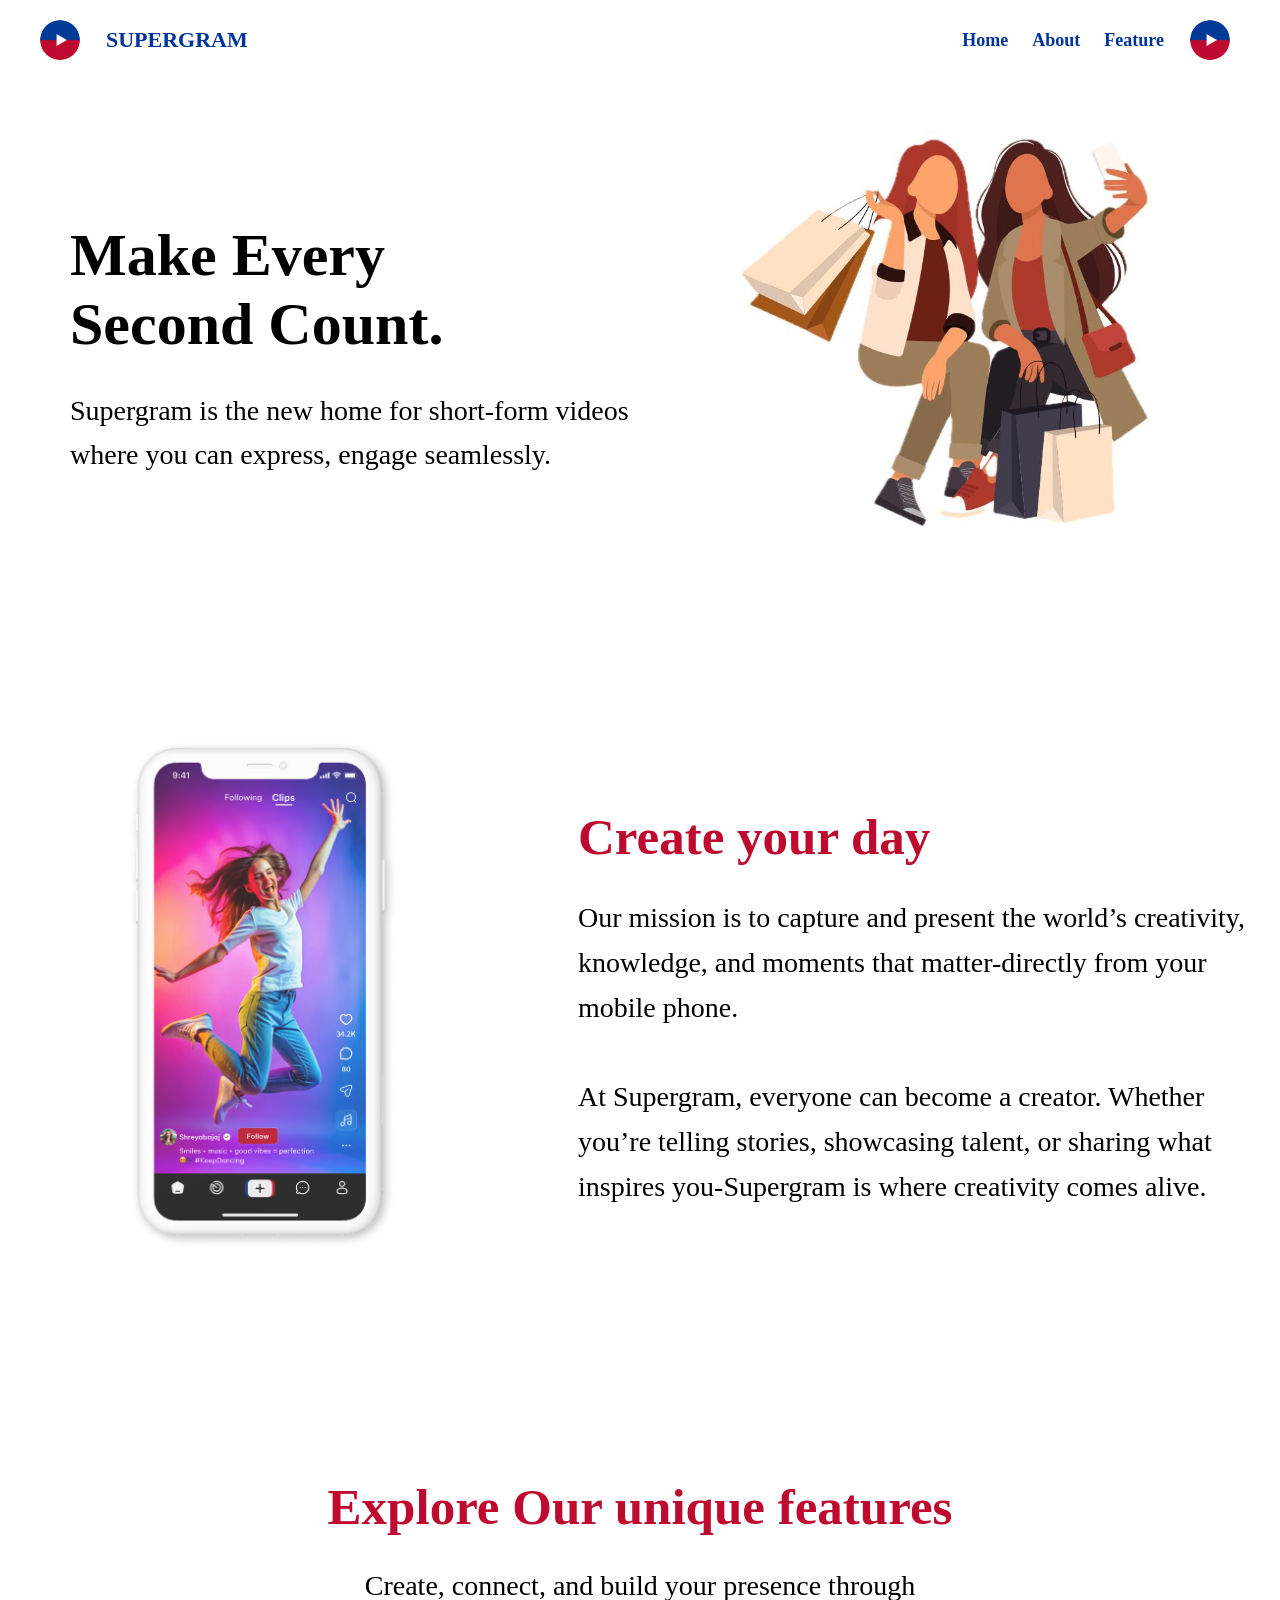
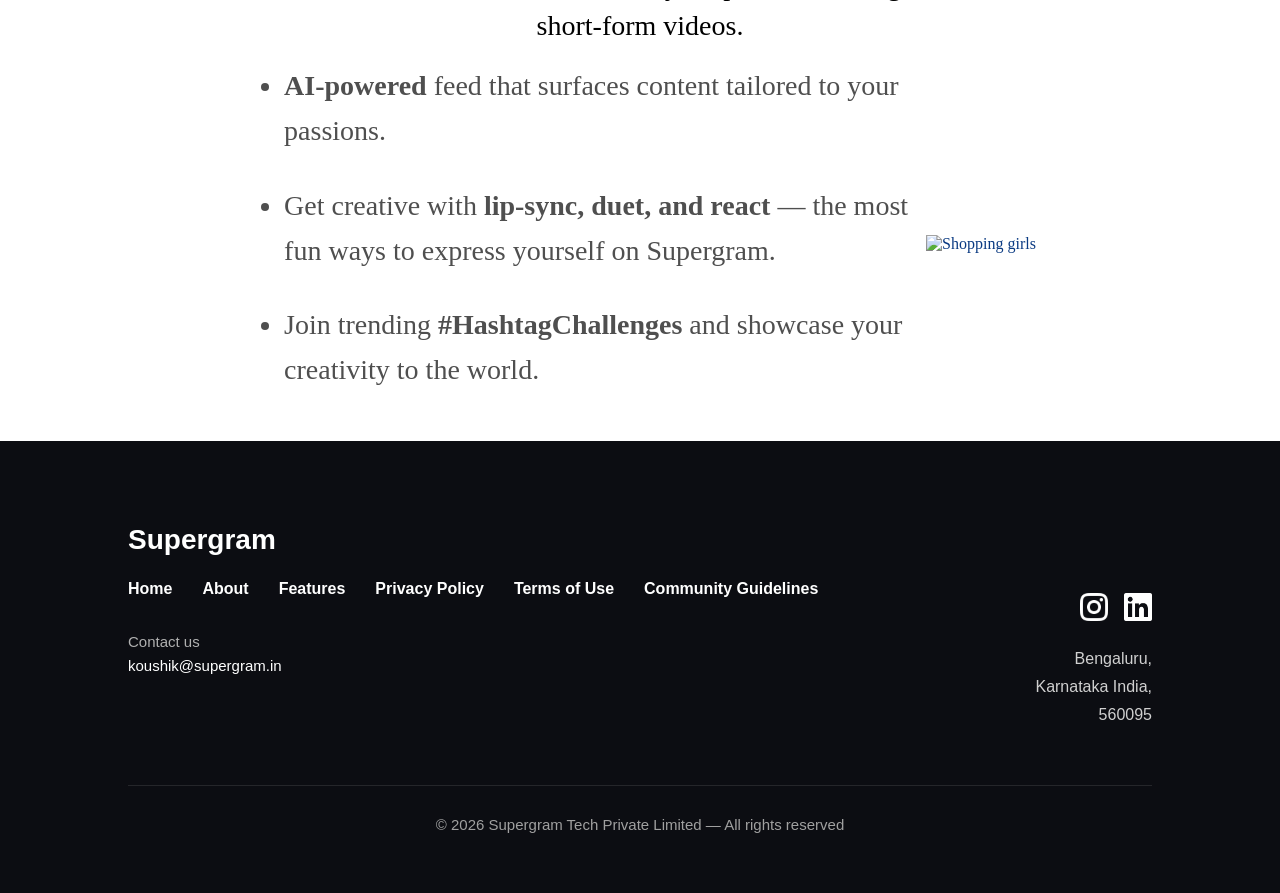
==== index.html @ edb4510e "Update index.html" ====
<!DOCTYPE html>
<html lang="en">
  <head>
    <meta charset="UTF-8" />
    <meta name="viewport" content="width=device-width, initial-scale=1.0" />
    <title>Supergram</title>

    <!-- NEW FAVICONS (root folder) -->
    <link rel="icon" type="image/png" sizes="32x32" href="/favicon-32x32.png">
    <link rel="icon" type="image/png" sizes="192x192" href="/favicon-192x192.png">
    <link rel="apple-touch-icon" href="/apple-touch-icon.png">
    <link rel="shortcut icon" href="/favicon.ico">

    <!-- GOOGLE LOGO STRUCTURED DATA -->
    <script type="application/ld+json">
    {
      "@context": "https://schema.org",
      "@type": "Organization",
      "name": "Supergram",
      "url": "https://supergram.in",
      "logo": "https://supergram.in/favicon-192x192.png"
    }
    </script>

    <style>
      /* YOUR ENTIRE CSS BELOW (unchanged) */

      body {
        margin: 0;
        font-family: "Georgia", serif;
        background: #fff;
        color: #0a3a82;
      }
      .header {
        position: absolute;
        top: 20px;
        left: 30px;
        display: flex;
        align-items: center;
        justify-items: center;
        font-weight: bold;
        font-size: 20px;
      }
      .logo {
        width: 40px;
        height: 40px;
        margin-right: 10px;
        border-radius: 50%;
        position: relative;
      }
      .logoTitle {
        height: 20px;
        width: "100%";
        margin-right: 10px;
        position: relative;
      }
      .logo::before {
        content: "";
        position: absolute;
        top: 50%;
        left: 50%;
        transform: translate(-40%, -50%);
        width: 0;
        height: 0;
        border-top: 8px solid transparent;
        border-bottom: 8px solid transparent;
        border-left: 14px solid white;
      }

      /* hero section */
      .hero {
        height: 80vh;
        display: flex;
        flex-direction: column;
        justify-content: center;
        align-items: center;
        text-align: center;
      }
      .hero h1 {
        font-size: 60px;
        margin-bottom: 50px;
      }
      .hero p {
        font-size: 25px;
        margin: 0;
        line-height: 30px;
      }

      /* waitlist section */
      .waitlist-section {
        display: flex;
        flex-direction: column;
        justify-content: center;
        align-items: center;
        text-align: center;
        padding: 20px;
      }
      .waitlist-section h1 {
        font-size: 50px;
        margin-bottom: 10px;
        line-height: 60px;
      }
      .waitlist-section h2 {
        font-size: 30px;
        margin-bottom: 40px;
        font-weight: normal;
        line-height: 50px;
      }
      .waitlist-text {
        font-size: 20px;
        margin-bottom: 20px;
      }
      .form {
        display: flex;
        gap: 8px;
      }
      .form input {
        padding: 12px 16px;
        border: none;
        border-radius: 6px;
        width: 220px;
        font-size: 16px;
        outline: none;
        background: #c91d2d;
        color: #fff;
      }
      .form button {
        background: #c91d2d;
        color: #fff;
        border: none;
        border-radius: 6px;
        padding: 12px 18px;
        font-size: 16px;
        cursor: pointer;
      }
      .form button:hover {
        background: #a51523;
      }

      /* footer section */
      .footer {
        background: #0c0d12;
        color: #ffffff;
        padding: 60px 10%;
        font-family: "Inter", sans-serif;
      }

      .footer-container {
        display: flex;
        justify-content: space-between;
        flex-wrap: wrap;
        align-items: flex-start;
        gap: 40px;
      }

      .footer-left {
        width: 80%;
      }

      .footer-left h2 {
        font-size: 28px;
        font-weight: 700;
        margin-bottom: 24px;
      }

      .footer-links {
        display: flex;
        flex-wrap: wrap;
        gap: 20px;
        margin-bottom: 32px;
      }

      .footer-links a {
        color: #ffffff;
        text-decoration: none;
        font-weight: 600;
        font-size: 16px;
        margin-left: 0;
      }

      .footer-links a:hover {
        text-decoration: underline;
      }

      .contact-text {
        color: #b0b0b0;
        font-size: 15px;
        line-height: 24px;
      }

      .contact-text a {
        color: #ffffff;
        text-decoration: none;
      }

      .footer-right {
        text-align: right;
        padding-top: 9%;
      }

      .social-icons {
        display: flex;
        gap: 16px;
        justify-content: flex-end;
        margin-bottom: 20px;
      }

      .social-icons img {
        width: 28px;
        height: 28px;
      }

      .social-icons img:hover {
        opacity: 0.7;
      }

      .address {
        color: #d0d0d0;
        font-size: 16px;
        line-height: 28px;
      }

      .footer-bottom {
        text-align: center;
        margin-top: 40px;
        padding-top: 30px;
        border-top: 1px solid rgba(255, 255, 255, 0.1);
        color: #a0a0a0;
        font-size: 15px;
      }

      /* Tablet */
      @media (max-width: 992px) {
        .footer-container {
          flex-direction: column;
          text-align: center;
        }

        .footer-left {
          width: 100%;
        }

        .footer-right {
          width: 100%;
          text-align: center;
          padding-top: 0;
        }

        .social-icons {
          justify-content: center;
        }
      }

      /* Mobile */
      @media (max-width: 600px) {
        .footer {
          padding: 40px 6%;
        }

        .footer-left {
          width: 100%;
        }

        .footer-right {
          width: 100%;
          padding-top: 0;
        }

        .footer-links {
          flex-direction: column;
          gap: 12px;
        }

        .footer-links a {
          font-size: 15px;
        }

        .footer-left h2 {
          font-size: 24px;
        }

        .address {
          font-size: 14px;
        }

        .footer-bottom {
          font-size: 13px;
        }
      }

      /* special-section */
      .special-section {
        padding: 20px;
        padding-bottom: 100px;
        padding-top: 30px;
        position: relative;
        background: #fff;
        justify-content: center;
      }

      .special-section h2 {
        font-size: 60px;
        font-weight: 700;
        color: #000000;
        margin-bottom: 30px;
        line-height: normal;
        padding-left: 50px;
      }

      .special-section .highlight {
        color: #003399;
      }

      .special-content {
        display: flex;
        align-items: center;
        flex-wrap: wrap;
        justify-content: center;
      }

      .special-content .text {
        max-width: 55%;
        font-size: 18px;
        line-height: 1.6;
        color: #003399;
      }

      .special-content .text p {
        margin-bottom: 18px;
        font-size: 28px;
        color: #000000;
        padding-left: 50px;
      }

      .special-content .text li {
        font-size: 28px;
        color: #4f4f4f;
        padding-bottom: 30px;
      }

      .second-section-text {
        margin-bottom: 18px;
        font-size: 28px !important;
        color: #000000;
        padding-left: 0px !important;
      }

      .second-section-h2 {
        font-size: 51px !important;
        font-weight: 600 !important;
        color: #bf0a30 !important;
        margin-bottom: 30px;
        line-height: normal;
        padding-left: 0px !important;
      }

      .special-content strong {
        color: #003399;
      }

      .image-right {
        max-width: 45%;
      }

      .image-right img {
        width: 100%;
        height: auto;
      }

      .section3img {
        width: 100%;
        height: 510px !important;
      }

      .image-left {
        position: absolute;
        bottom: 20px;
        left: 0px;
        width: 220px;
        max-width: 35%;
      }

      /* Mobile */
      @media (max-width: 768px) {
        .special-section {
          padding: 40px 20px;
        }

        .special-content {
          flex-direction: column !important;
          text-align: center;
        }

        .special-content .text,
        .image-right {
          max-width: 100% !important;
        }

        .special-section h2,
        .second-section-h2 {
          font-size: 32px !important;
          padding-left: 0 !important;
          text-align: center;
        }

        .special-content .text p,
        .second-section-text {
          padding-left: 0 !important;
          font-size: 18px !important;
          text-align: center;
        }

        .special-content .text li {
          font-size: 18px;
          line-height: 28px;
        }

        .image-right img {
          width: 100%;
          max-width: 320px;
          margin: 20px auto;
          display: block;
          height: auto !important;
        }

        .image-left {
          position: static;
          width: 150px;
          margin: 20px auto 0;
        }
      }

      /* header */
      .navbar {
        padding: 20px 40px;
        background: #fff;
        position: sticky;
        top: 0;
        z-index: 1000;
        justify-content: space-between;
        align-items: center;
        display: flex;
      }

      .nav-left,
      .nav-right {
        display: flex;
        align-items: center;
        gap: 16px;
      }

      .logo {
        width: 40px;
        height: 40px;
        border-radius: 50%;
      }

      .brand {
        font-size: 22px;
        font-weight: 700;
        color: #003399;
      }

      nav a {
        font-size: 18px;
        font-weight: 600;
        color: #003399;
        margin: 0 10px;
        text-decoration: none;
      }

      nav a:hover {
        text-decoration: underline;
      }

      @media (max-width: 768px) {
        .header {
          flex-direction: column;
          align-items: center;
          padding: 15px;
          gap: 10px;
        }

        .nav-left img,
        .nav-right img {
          width: 40px;
          height: 40px;
        }

        .nav-right nav {
          display: flex;
          flex-direction: column;
          gap: 12px;
          text-align: center;
        }

        .nav-right nav a {
          padding: 8px 0;
          width: 100%;
          border-bottom: 1px solid #ddd;
        }

        .no-bottom-line nav a {
          border-bottom: 0px !important;
        }

        .nav-right nav a:last-child {
          border-bottom: none;
        }
      }

      ::-webkit-input-placeholder {
        color: #fff;
      }
      :-moz-placeholder {
        color: #fff;
        opacity: 1;
      }
      ::-moz-placeholder {
        color: #fff;
        opacity: 1;
      }
      :-ms-input-placeholder {
        color: #fff;
      }
      ::-ms-input-placeholder {
        color: #fff;
      }
      ::placeholder {
        color: #fff;
      }
    </style>
  </head>

  <body>

    <header class="navbar">
      <a href="./index.html" class="nav-left" style="text-decoration: none">
        <img src="src/images/logo.png" alt="Logo" class="logo" />
        <span class="brand">SUPERGRAM</span>
      </a>

      <div class="nav-right">
        <nav>
          <a href="home">Home</a>
          <a href="about">About</a>
          <a href="feature">Feature</a>
        </nav>
        <img src="src/images/logo.png" alt="Logo Right" class="logo" />
      </div>
    </header>

    <section id="home" class="special-section">
      <div class="special-section-div">
        <div class="special-content">
          <div class="text">
            <h2>Make Every<br />Second Count.</h2>
            <p>
              Supergram is the new home for short-form videos where you can
              express, engage seamlessly.
            </p>
          </div>

          <div class="image-right">
            <img src="src/images/shopping-girls.png" alt="Shopping girls" />
          </div>
        </div>
      </div>
    </section>

    <section id="about" class="special-section">
      <div class="special-section-div">
        <div class="special-content">
          <div class="image-right">
            <img src="src/images/mobile.png" alt="Shopping girls" />
          </div>
          <div class="text">
            <h2 class="second-section-h2">Create your day</h2>
            <p class="second-section-text">
              Our mission is to capture and present the world’s creativity,
              knowledge, and moments that matter-directly from your mobile
              phone.<br /><br />
              At Supergram, everyone can become a creator. Whether you’re
              telling stories, showcasing talent, or sharing what inspires
              you-Supergram is where creativity comes alive.
            </p>
          </div>
        </div>
      </div>
    </section>

    <section id="feature" class="special-section" style="padding-bottom: 0px !important">
      <div class="special-section-div">
        <div class="special-content">
          <h2 class="second-section-h2">Explore Our unique features</h2>
          <p class="second-section-text" style="margin: 0px !important; width: 50%; text-align: center; line-height: 40px;">
            Create, connect, and build your presence through short-form videos.
          </p>
          <div class="text">
            <ul>
              <li><b>AI-powered</b> feed that surfaces content tailored to your passions.</li>
              <li>Get creative with <b>lip-sync, duet, and react</b> — the most fun ways to express yourself on Supergram.</li>
              <li>Join trending <b>#HashtagChallenges</b> and showcase your creativity to the world.</li>
            </ul>
          </div>

          <div class="image-right">
            <img src="src/images/mobile-girl.png" alt="Shopping girls" class="section3img" />
          </div>
        </div>
      </div>
    </section>

    <footer class="footer">
      <div class="footer-container">
        <div class="footer-left">
          <h2>Supergram</h2>
          <nav class="footer-links">
            <a href="home">Home</a>
            <a href="about">About</a>
            <a href="feature">Features</a>
            <a href="legal/privacy.html" target="_blank">Privacy Policy</a>
            <a href="legal/terms.html" target="_blank">Terms of Use</a>
            <a href="legal/community.html" target="_blank">Community Guidelines</a>
          </nav>
          <p class="contact-text">
            Contact us<br />
            <a href="mailto:koushik@supergram.in">koushik@supergram.in</a>
          </p>
        </div>

        <div class="footer-right">
          <div class="social-icons">
            <a href="https://www.instagram.com/officialsupergram" aria-label="Instagram">
              <img src="src/images/insta.png" alt="Instagram" />
            </a>
            <a href="https://www.linkedin.com/company/officialsupergram" aria-label="LinkedIn">
              <img src="src/images/linkedin.png" alt="LinkedIn" />
            </a>
          </div>
          <p class="address">
            Bengaluru,<br />
            Karnataka India,<br />
            560095
          </p>
        </div>
      </div>

      <div class="footer-bottom">
        © <script>document.write(/\d{4}/.exec(Date())[0]);</script>
        Supergram Tech Private Limited — All rights reserved
      </div>
    </footer>

  </body>
</html>
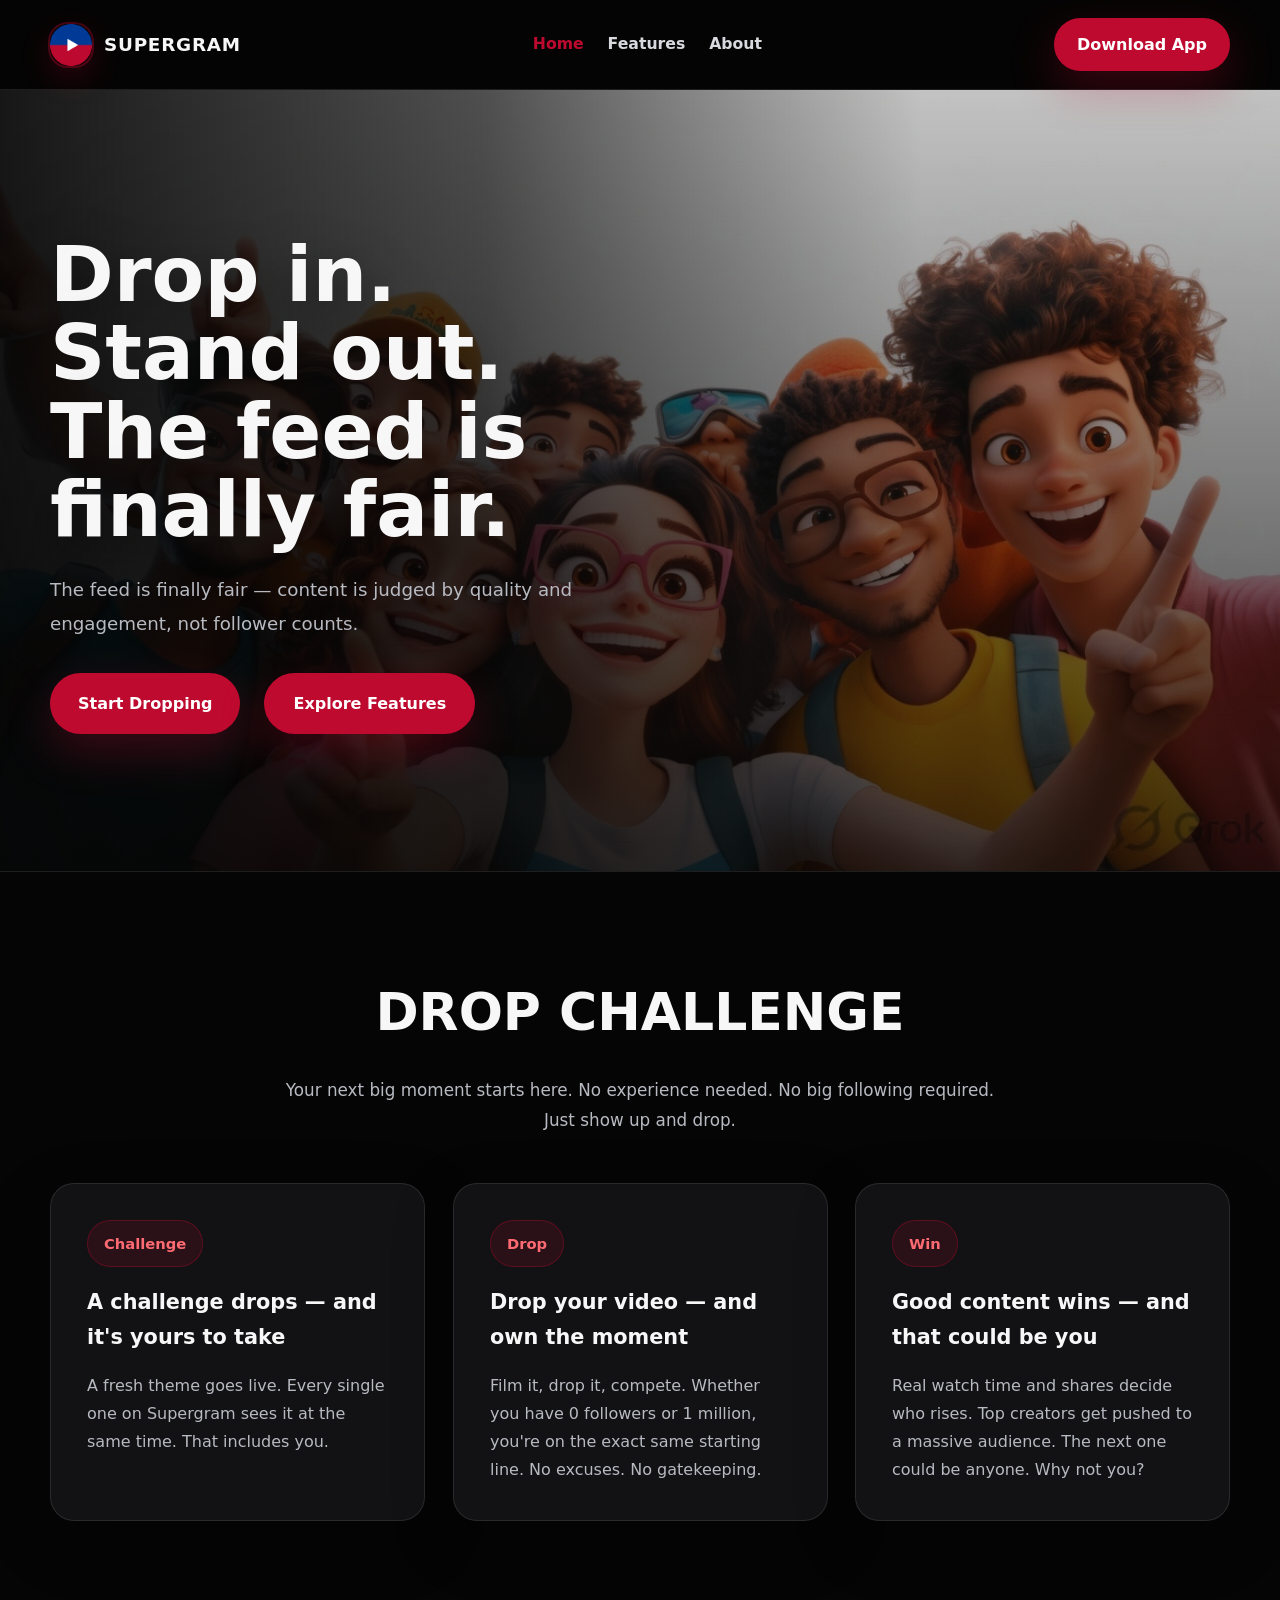
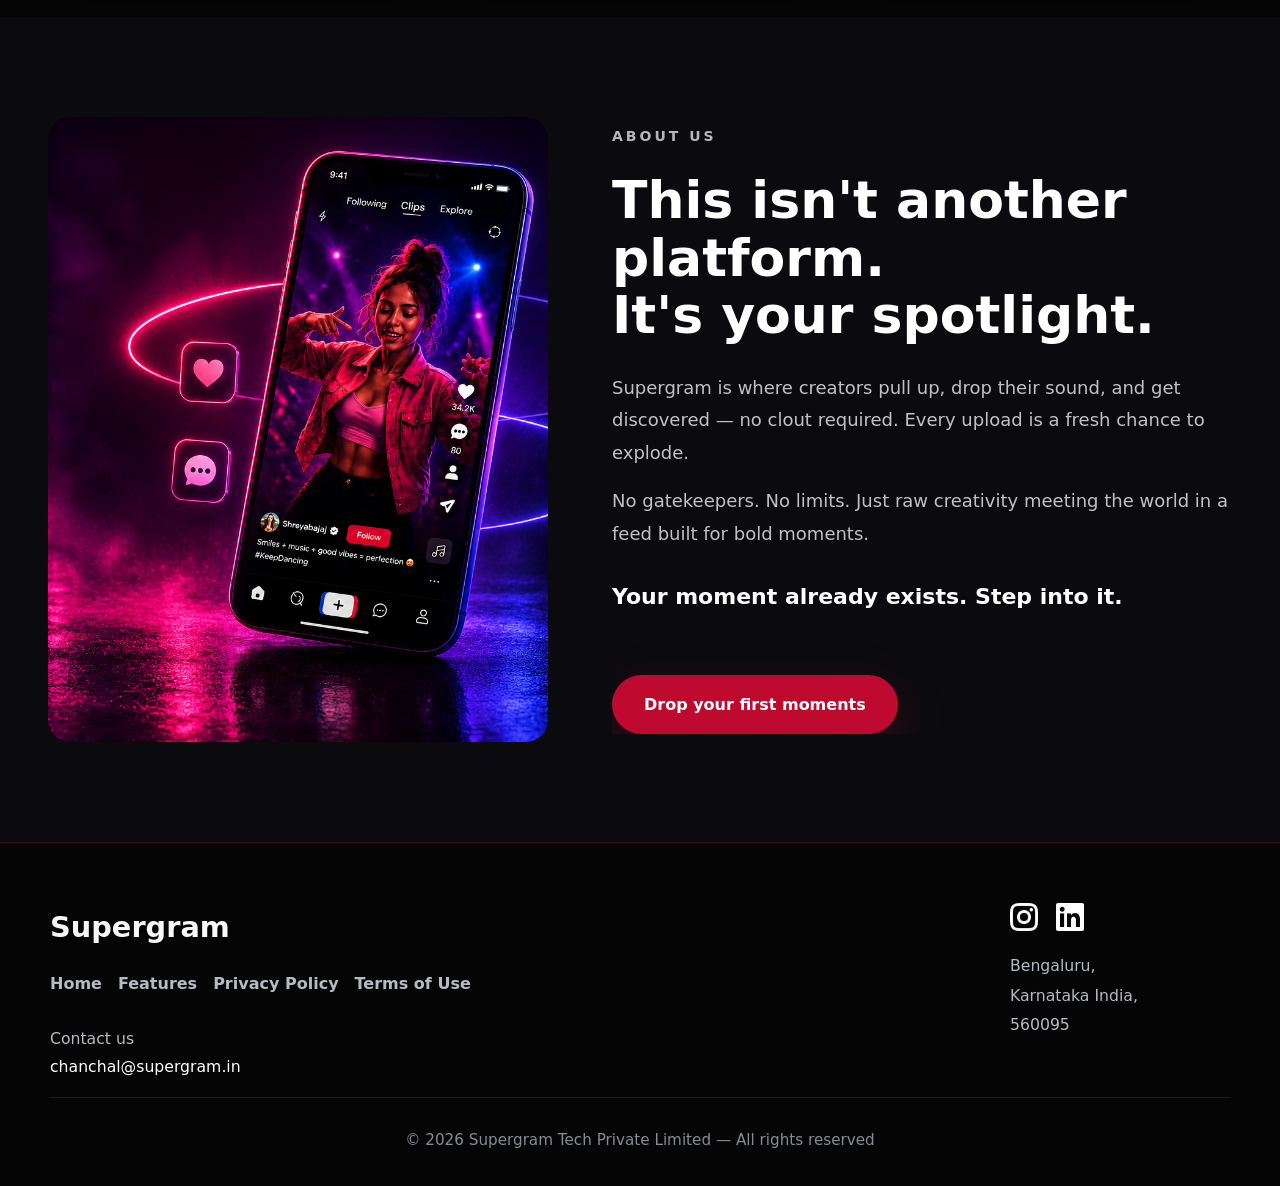
==== commit 7b178b1d: "Update Supergram website theme and assets" ====
--- a/index.html
+++ b/index.html
@@ -3,7 +3,7 @@
   <head>
     <meta charset="UTF-8" />
     <meta name="viewport" content="width=device-width, initial-scale=1.0" />
-    <title>Supergram</title>
+    <title>Supergram - Cultural Driven App</title>
 
     <!-- NEW FAVICONS (root folder) -->
     <link rel="icon" type="image/png" sizes="32x32" href="/favicon-32x32.png">
@@ -23,185 +23,920 @@
     </script>
 
     <style>
-      /* YOUR ENTIRE CSS BELOW (unchanged) */
+      *, *::before, *::after {
+        box-sizing: border-box;
+      }
+
+      html {
+        scroll-behavior: smooth;
+      }
+
+      :root {
+        --bg: #050505;
+        --bg-soft: #0b0b0d;
+        --surface: #121214;
+        --surface-strong: #18181b;
+        --line: rgba(255, 255, 255, 0.1);
+        --text: #f7f7f8;
+        --muted: #b8bac2;
+        --muted-strong: #d8d9de;
+        --red: #bf0a30;
+        --red-dark: #930722;
+        --red-soft: rgba(191, 10, 48, 0.14);
+        --red-line: rgba(191, 10, 48, 0.34);
+      }
 
       body {
         margin: 0;
-        font-family: "Georgia", serif;
-        background: #fff;
-        color: #0a3a82;
-      }
-      .header {
-        position: absolute;
-        top: 20px;
-        left: 30px;
-        display: flex;
-        align-items: center;
-        justify-items: center;
-        font-weight: bold;
-        font-size: 20px;
-      }
+        font-family: Inter, system-ui, -apple-system, BlinkMacSystemFont, "Segoe UI", sans-serif;
+        background:
+          linear-gradient(180deg, rgba(191, 10, 48, 0.1) 0%, rgba(5, 5, 5, 0) 28%),
+          var(--bg);
+        color: var(--text);
+        line-height: 1.7;
+      }
+
+      img {
+        max-width: 100%;
+        display: block;
+      }
+
+      a {
+        color: inherit;
+        text-decoration: none;
+      }
+
+      button,
+      input {
+        font: inherit;
+      }
+
+      .container {
+        width: min(1180px, calc(100% - 40px));
+        margin: 0 auto;
+      }
+
+      .navbar {
+        position: sticky;
+        top: 0;
+        z-index: 1000;
+        background: rgba(5, 5, 5, 0.92);
+        color: var(--text);
+        border-bottom: 1px solid var(--line);
+        backdrop-filter: blur(18px);
+      }
+
+      .nav-inner {
+        display: flex;
+        align-items: center;
+        justify-content: space-between;
+        gap: 32px;
+        padding: 18px 0;
+      }
+
+      .brand-link {
+        display: flex;
+        align-items: center;
+        gap: 12px;
+      }
+
       .logo {
-        width: 40px;
-        height: 40px;
-        margin-right: 10px;
-        border-radius: 50%;
+        width: 42px;
+        height: 42px;
+        border-radius: 18px;
+        object-fit: cover;
+        box-shadow: 0 0 0 2px var(--red-line), 0 12px 30px rgba(191, 10, 48, 0.22);
+      }
+
+      .brand {
+        font-size: 1.15rem;
+        font-weight: 800;
+        letter-spacing: 0.04em;
+        color: var(--text);
+      }
+
+      .nav-links {
+        display: flex;
+        gap: 24px;
+        align-items: center;
+        flex-wrap: wrap;
+      }
+
+      .nav-links a {
+        color: var(--muted-strong);
+        font-size: 0.98rem;
+        font-weight: 600;
+        transition: color 0.2s ease, opacity 0.2s ease;
+      }
+
+      .nav-links a:hover,
+      .nav-links a.active {
+        color: var(--red);
+        opacity: 1;
+      }
+
+      .hero {
         position: relative;
-      }
-      .logoTitle {
-        height: 20px;
-        width: "100%";
-        margin-right: 10px;
+        min-height: calc(100svh - 118px);
+        padding: 92px 0 84px;
+        display: flex;
+        align-items: center;
+        background:
+          linear-gradient(90deg, rgba(5, 5, 5, 0.92) 0%, rgba(5, 5, 5, 0.68) 38%, rgba(5, 5, 5, 0.18) 72%),
+          linear-gradient(180deg, rgba(5, 5, 5, 0.05) 0%, rgba(5, 5, 5, 0.72) 100%),
+          url("src/images/home-hero.png") center bottom / cover no-repeat;
+        border-bottom: 1px solid var(--line);
+      }
+
+      .hero-grid {
+        display: block;
+      }
+
+      .hero-copy {
+        max-width: 560px;
+      }
+
+      .eyebrow {
+        display: inline-flex;
+        align-items: center;
+        gap: 10px;
+        margin-bottom: 24px;
+        font-size: 0.95rem;
+        font-weight: 700;
+        color: var(--red);
+        text-transform: uppercase;
+        letter-spacing: 0.12em;
+        text-shadow: 0 10px 30px rgba(0, 0, 0, 0.5);
+      }
+
+      .hero h1 {
+        font-size: 4.8rem;
+        line-height: 1.02;
+        margin: 0 0 24px;
+        color: var(--text);
+        max-width: 740px;
+        text-shadow: 0 18px 48px rgba(0, 0, 0, 0.55);
+      }
+
+      .hero p {
+        font-size: 1.14rem;
+        line-height: 1.85;
+        margin: 0 0 32px;
+        color: var(--muted);
+        max-width: 620px;
+        text-shadow: 0 12px 32px rgba(0, 0, 0, 0.58);
+      }
+
+      .hero-buttons {
+        display: flex;
+        flex-wrap: wrap;
+        gap: 24px;
+      }
+
+      .hero-copy {
+        max-width: 560px;
+        animation: dropIn 0.9s ease-out both;
+      }
+
+      .btn {
+        display: inline-flex;
+        align-items: center;
+        justify-content: center;
+        padding: 16px 28px;
+        border-radius: 999px;
+        border: none;
+        cursor: pointer;
+        transition: transform 0.25s ease, background-color 0.25s ease, box-shadow 0.25s ease;
+        font-weight: 700;
+      }
+
+      .btn-primary,
+      .btn-secondary,
+      .btn-download,
+      .btn-cta {
+        background: #bf0a30;
+        color: #ffffff;
+        box-shadow: 0 18px 45px rgba(191, 10, 48, 0.28);
+        border: none;
+      }
+
+      .btn-primary:hover,
+      .btn-secondary:hover,
+      .btn-download:hover,
+      .btn-cta:hover {
+        transform: translateY(-2px);
+        background: var(--red-dark);
+      }
+
+      .btn-secondary {
+        border: 1px solid var(--red-line);
+      }
+
+      .btn-download {
+        background: #bf0a30;
+        color: #ffffff;
+        border: 1px solid var(--red-line);
+        box-shadow: 0 18px 45px rgba(191, 10, 48, 0.28);
+        padding: 12px 22px;
+      }
+
+      .btn-download:hover {
+        transform: translateY(-2px);
+        background: var(--red-dark);
+      }
+
+      .section {
+        padding: 96px 0;
+      }
+
+      .section-top {
+        margin: 0 auto 48px;
+        text-align: center;
+      }
+
+      .section-title {
+        font-size: 3.25rem;
+        margin: 0 0 18px;
+        color: var(--text);
+      }
+
+      .section-subtitle {
+        max-width: 720px;
+        font-size: 1.05rem;
+        line-height: 1.8;
+        color: var(--muted);
+        margin: 0 auto;
+      }
+
+      .section.about {
         position: relative;
-      }
-      .logo::before {
-        content: "";
-        position: absolute;
-        top: 50%;
-        left: 50%;
-        transform: translate(-40%, -50%);
-        width: 0;
-        height: 0;
-        border-top: 8px solid transparent;
-        border-bottom: 8px solid transparent;
-        border-left: 14px solid white;
-      }
-
-      /* hero section */
-      .hero {
-        height: 80vh;
+        min-height: auto;
+        padding: 100px 0;
+        overflow: hidden;
+        background: #0b0b0f;
+        display: flex;
+        align-items: center;
+        justify-content: center;
+      }
+
+      .section.about .container {
+        display: flex;
+        align-items: center;
+        justify-content: center;
+        gap: clamp(36px, 5vw, 64px);
+        width: 100%;
+      }
+
+      .about-image-panel {
+        flex: 0 0 clamp(500px, 30vw, 360px);
+        width: clamp(460px, 30vw, 360px);
+        aspect-ratio: 4 / 5;
+        display: flex;
+        align-items: center;
+        justify-content: center;
+        position: relative;
+        overflow: hidden;
+        border-radius: 22px;
+      }
+
+      .about-image-panel img {
+        width: 100%;
+        height: 100%;
+        display: block;
+        object-fit: cover;
+        object-position: 40% 40%;
+      }
+
+      .about-panel {
+        flex: 1 1 0;
+        max-width: 620px;
         display: flex;
         flex-direction: column;
         justify-content: center;
-        align-items: center;
-        text-align: center;
-      }
-      .hero h1 {
-        font-size: 60px;
-        margin-bottom: 50px;
-      }
-      .hero p {
-        font-size: 25px;
+        color: #f7f7f8;
+        overflow: hidden;
+        position: relative;
+        transform: translateY(28px);
+        opacity: 0;
+      }
+
+      .about-panel.fade-up.visible {
+        animation: panelReveal 0.9s ease forwards;
+      }
+
+      .about-label {
+        margin: 0 0 24px 0;
+        font-size: 0.875rem;
+        letter-spacing: 3px;
+        text-transform: uppercase;
+        font-weight: 600;
+        color: rgba(255, 255, 255, 0.7);
+      }
+
+      .about-headline {
         margin: 0;
-        line-height: 30px;
-      }
-
-      /* waitlist section */
-      .waitlist-section {
+        font-size: 52px;
+        line-height: 1.1;
+        font-weight: 800;
+        color: #ffffff;
+        word-break: break-word;
+      }
+
+      .about-copy {
+        margin: 28px 0 0;
+        font-size: 18px;
+        line-height: 1.8;
+        color: rgba(255, 255, 255, 0.75);
+        text-align: left;
+      }
+
+      .about-copy + .about-copy {
+        margin-top: 16px;
+      }
+
+      .about-highlight {
+        margin-top: 32px;
+        font-size: 22px;
+        line-height: 1.4;
+        font-weight: 700;
+        color: #ffffff;
+      }
+
+      .btn-cta {
+        display: inline-flex;
+        align-items: center;
+        justify-content: center;
+        margin-top: 40px;
+        padding: 16px 32px;
+        border-radius: 999px;
+        background: #bf0a30;
+        box-shadow: 0 20px 50px rgba(191, 10, 48, 0.28);
+        color: #ffffff;
+        font-weight: 700;
+        font-size: 1rem;
+        border: none;
+        text-decoration: none;
+        width: fit-content;
+      }
+
+      @media (max-width: 1024px) {
+        .section.about .container {
+          flex-direction: column;
+          gap: 34px;
+        }
+
+        .about-image-panel {
+          flex: 0 0 auto;
+          width: min(100%, 320px);
+        }
+
+        .about-panel {
+          flex: 1 1 auto;
+          text-align: center;
+          align-items: center;
+        }
+
+        .about-headline {
+          font-size: 40px;
+        }
+      }
+
+      @media (max-width: 520px) {
+        .section.about {
+          padding: 60px 0;
+        }
+
+        .section.about .container {
+          gap: 24px;
+        }
+
+        .about-image-panel {
+          width: min(100%, 260px);
+        }
+
+        .about-headline {
+          font-size: 28px;
+          line-height: 1.2;
+        }
+
+        .about-copy {
+          font-size: 16px;
+          margin: 18px 0 0;
+          text-align: center;
+        }
+
+        .about-highlight {
+          font-size: 18px;
+          margin-top: 20px;
+        }
+
+        .btn-cta {
+          margin-top: 28px;
+          padding: 14px 28px;
+          font-size: 0.95rem;
+        }
+      }
+
+
+      .phone-screen {
+        position: absolute;
+        inset: 20px;
+        border-radius: 44px;
+        background: radial-gradient(circle at top, rgba(255,255,255,0.03), transparent 45%), #09090d;
+        overflow: hidden;
+        border: 1px solid rgba(255,255,255,0.08);
+      }
+
+      .phone-screen::before {
+        content: '';
+        position: absolute;
+        top: 18px;
+        left: 50%;
+        transform: translateX(-50%);
+        width: 72px;
+        height: 6px;
+        border-radius: 999px;
+        background: rgba(255, 255, 255, 0.15);
+      }
+
+      .screen-inner {
+        position: relative;
+        height: 100%;
         display: flex;
         flex-direction: column;
+        justify-content: space-between;
+        padding: 24px;
+      }
+
+      .screen-top {
+        display: flex;
+        justify-content: space-between;
+        align-items: center;
+        color: rgba(255, 255, 255, 0.75);
+        font-size: 0.9rem;
+      }
+
+      .screen-top .dot {
+        width: 8px;
+        height: 8px;
+        border-radius: 50%;
+        background: var(--red);
+      }
+
+      .screen-card {
+        position: relative;
+        background: linear-gradient(180deg, rgba(255,255,255,0.08) 0%, rgba(255,255,255,0.02) 100%);
+        border-radius: 36px;
+        padding: 24px;
+        margin-top: 22px;
+        overflow: hidden;
+        backdrop-filter: blur(18px);
+      }
+
+      .screen-card::before {
+        content: '';
+        position: absolute;
+        inset: 0;
+        background: radial-gradient(circle at top left, rgba(191, 10, 48, 0.2), transparent 38%);
+        pointer-events: none;
+      }
+
+      .screen-hero {
+        position: relative;
+        height: 320px;
+        border-radius: 28px;
+        overflow: hidden;
+        background: linear-gradient(180deg, #3f1a44 0%, #09080c 100%);
+        margin-bottom: 20px;
+      }
+
+      .screen-hero::before {
+        content: '';
+        position: absolute;
+        inset: 0;
+        background: radial-gradient(circle at 40% 20%, rgba(255, 255, 255, 0.2), transparent 32%), radial-gradient(circle at 70% 80%, rgba(191, 10, 48, 0.22), transparent 20%);
+      }
+
+      .screen-hero .performer {
+        position: absolute;
+        bottom: 0;
+        left: 0;
+        right: 0;
+        height: 70%;
+        background: linear-gradient(180deg, rgba(255,255,255,0.04) 0%, rgba(0,0,0,0.5) 100%);
+      }
+
+      .screen-hero .stage-flare {
+        position: absolute;
+        top: 16px;
+        left: 16px;
+        right: 16px;
+        height: 50px;
+        background: radial-gradient(circle at center, rgba(191, 10, 48, 0.3), transparent 55%);
+      }
+
+      .screen-ui {
+        position: absolute;
+        inset: 0;
+        display: flex;
+        flex-direction: column;
+        justify-content: space-between;
+        padding: 20px;
+        color: #fff;
+      }
+
+      .tag {
+        display: inline-flex;
+        align-items: center;
+        gap: 8px;
+        padding: 6px 12px;
+        border-radius: 999px;
+        background: rgba(191, 10, 48, 0.24);
+        font-size: 0.78rem;
+        font-weight: 700;
+        text-transform: uppercase;
+        letter-spacing: 0.12em;
+      }
+
+      .profile-chip {
+        display: inline-flex;
+        align-items: center;
+        gap: 12px;
+        margin-top: 16px;
+      }
+
+      .profile-chip span {
+        width: 42px;
+        height: 42px;
+        border-radius: 50%;
+        background: linear-gradient(135deg, var(--red), #d91543);
+        box-shadow: 0 12px 26px rgba(191, 10, 48, 0.25);
+      }
+
+      .profile-chip strong {
+        display: block;
+        font-size: 1rem;
+      }
+
+      .profile-chip small {
+        display: block;
+        color: rgba(255, 255, 255, 0.72);
+        font-size: 0.8rem;
+      }
+
+      .song-title {
+        margin: 20px 0 0;
+        font-size: 1rem;
+        line-height: 1.4;
+        color: rgba(255, 255, 255, 0.92);
+      }
+
+      .metrics {
+        display: grid;
+        grid-template-columns: repeat(2, minmax(0, 1fr));
+        gap: 12px;
+        margin-top: 22px;
+      }
+
+      .metric {
+        display: flex;
+        flex-direction: column;
+        gap: 4px;
+        font-size: 0.82rem;
+        color: rgba(255, 255, 255, 0.75);
+      }
+
+      .metric strong {
+        font-size: 1.05rem;
+        color: #ffffff;
+      }
+
+      .screen-footer {
+        display: flex;
+        justify-content: space-between;
+        align-items: center;
+        margin-top: 10px;
+        color: rgba(255, 255, 255, 0.75);
+      }
+
+      .follow-chip {
+        display: inline-flex;
+        align-items: center;
+        gap: 10px;
+        padding: 10px 16px;
+        border-radius: 999px;
+        background: rgba(255, 255, 255, 0.08);
+        border: 1px solid rgba(255, 255, 255, 0.1);
+        color: #ffffff;
+        font-size: 0.9rem;
+        font-weight: 700;
+      }
+
+      .screen-footer small {
+        font-size: 0.8rem;
+        color: rgba(255, 255, 255, 0.6);
+      }
+
+      @media (max-width: 900px) {
+        .about-panel {
+          padding: 56px 40px;
+        }
+
+        .about-grid {
+          grid-template-columns: 1fr;
+          gap: 48px;
+        }
+
+        .about-copy-panel::before {
+          display: none;
+        }
+
+        .about-headline {
+          font-size: 44px;
+          max-width: 100%;
+        }
+
+        .about-copy {
+          font-size: 20px;
+          max-width: 100%;
+        }
+
+        .about-highlight {
+          font-size: 28px;
+          margin-top: 48px;
+        }
+
+        .neon-ring--outer,
+        .neon-ring--inner {
+          width: 340px;
+          height: 340px;
+        }
+
+        .phone-mockup {
+          width: 300px;
+          min-height: 620px;
+        }
+      }
+
+      @media (max-width: 520px) {
+        .about-panel {
+          padding: 36px 24px;
+        }
+
+        .about-headline {
+          font-size: 34px;
+          line-height: 1;
+        }
+
+        .about-copy {
+          font-size: 18px;
+          line-height: 1.7;
+        }
+
+        .about-highlight {
+          font-size: 24px;
+          margin-top: 40px;
+        }
+
+        .phone-mockup {
+          width: 260px;
+          min-height: 560px;
+        }
+
+        .screen-top,
+        .screen-footer {
+          justify-content: center;
+        }
+      }
+
+      .feature-grid {
+        display: grid;
+        grid-template-columns: repeat(3, minmax(0, 1fr));
+        gap: 28px;
+      }
+
+      .feature-card {
+        background: var(--surface);
+        border: 1px solid var(--line);
+        border-radius: 24px;
+        padding: 36px;
+        min-height: 230px;
+        box-shadow: 0 20px 60px rgba(0, 0, 0, 0.28);
+        transition: transform 0.3s ease, border-color 0.3s ease, box-shadow 0.3s ease;
+        animation: dropIn 0.95s ease-out both;
+      }
+
+      .feature-card:hover {
+        transform: translateY(-6px);
+        border-color: var(--red-line);
+        box-shadow: 0 22px 70px rgba(191, 10, 48, 0.14);
+      }
+
+      .feature-card h3 {
+        margin: 0 0 16px;
+        font-size: 1.3rem;
+        color: var(--text);
+      }
+
+      .feature-card p {
+        margin: 0;
+        color: var(--muted);
+        line-height: 1.75;
+      }
+
+      .cards-badges {
+        display: flex;
+        flex-wrap: wrap;
+        gap: 12px;
+        margin-bottom: 18px;
+      }
+
+      .badge {
+        display: inline-flex;
+        align-items: center;
+        padding: 10px 16px;
+        border-radius: 999px;
+        background: var(--red-soft);
+        color: #ff6b72;
+        border: 1px solid var(--red-line);
+        font-weight: 700;
+        font-size: 0.92rem;
+      }
+
+      .rewards {
+        background: linear-gradient(180deg, rgba(191, 10, 48, 0.08), rgba(5, 5, 5, 0));
+      }
+
+      .rewards-grid {
+        display: grid;
+        grid-template-columns: 1.1fr 0.9fr;
+        gap: 56px;
+        align-items: center;
+      }
+
+      .rewards-card {
+        background: var(--surface);
+        border-radius: 28px;
+        padding: 36px;
+        border: 1px solid var(--line);
+        box-shadow: 0 24px 65px rgba(0, 0, 0, 0.3);
+      }
+
+      .rewards-card h3 {
+        margin: 0 0 18px;
+        font-size: 1.9rem;
+        color: var(--text);
+      }
+
+      .rewards-card ul {
+        list-style: none;
+        padding: 0;
+        margin: 24px 0 0;
+      }
+
+      .rewards-card li {
+        display: flex;
+        gap: 14px;
+        margin-bottom: 18px;
+        font-size: 1rem;
+        line-height: 1.8;
+        color: var(--muted);
+      }
+
+      .rewards-card li::before {
+        content: '•';
+        color: var(--red);
+        font-weight: 800;
+      }
+
+      .section-image {
+        display: flex;
         justify-content: center;
-        align-items: center;
-        text-align: center;
-        padding: 20px;
-      }
-      .waitlist-section h1 {
-        font-size: 50px;
-        margin-bottom: 10px;
-        line-height: 60px;
-      }
-      .waitlist-section h2 {
-        font-size: 30px;
-        margin-bottom: 40px;
-        font-weight: normal;
-        line-height: 50px;
-      }
-      .waitlist-text {
-        font-size: 20px;
-        margin-bottom: 20px;
-      }
-      .form {
-        display: flex;
-        gap: 8px;
-      }
-      .form input {
-        padding: 12px 16px;
-        border: none;
-        border-radius: 6px;
-        width: 220px;
-        font-size: 16px;
-        outline: none;
-        background: #c91d2d;
-        color: #fff;
-      }
-      .form button {
-        background: #c91d2d;
-        color: #fff;
-        border: none;
-        border-radius: 6px;
-        padding: 12px 18px;
-        font-size: 16px;
-        cursor: pointer;
-      }
-      .form button:hover {
-        background: #a51523;
-      }
-
-      /* footer section */
+      }
+
+      .section-image img {
+        border-radius: 28px;
+        box-shadow: 0 25px 60px rgba(0, 0, 0, 0.42), 0 0 0 1px var(--red-line);
+        transform: translateY(-6px);
+        animation: dropIn 1s ease-out both;
+      }
+
+      .section-image img:hover {
+        transform: translateY(-10px) scale(1.02);
+      }
+
+      @keyframes dropIn {
+        from {
+          opacity: 0;
+          transform: translateY(-40px) scale(0.96);
+        }
+        to {
+          opacity: 1;
+          transform: translateY(0) scale(1);
+        }
+      }
+
+      @keyframes panelReveal {
+        from {
+          opacity: 0;
+          transform: translateY(32px);
+        }
+        to {
+          opacity: 1;
+          transform: translateY(0);
+        }
+      }
+
+      /* falling drops animation */
+      .drops {
+        display: none;
+        position: fixed;
+        top: 0;
+        left: 0;
+        width: 100%;
+        height: 0;
+        pointer-events: none;
+        overflow: visible;
+        z-index: 900;
+      }
+
+      .drop {
+        position: absolute;
+        top: -60px;
+        width: 12px;
+        height: 18px;
+        background: radial-gradient(circle at 30% 30%, #fff, #d91543 58%, var(--red) 100%);
+        border-radius: 50% 50% 60% 60% / 60% 60% 40% 40%;
+        filter: drop-shadow(0 6px 12px rgba(191, 10, 48, 0.24));
+        opacity: 0.95;
+        transform-origin: center;
+        animation: fall var(--dur, 4s) linear infinite;
+      }
+
+      @keyframes fall {
+        0% { transform: translateY(-20vh) rotate(0deg); opacity: 1; }
+        70% { opacity: 0.95; }
+        100% { transform: translateY(110vh) rotate(360deg); opacity: 0; }
+      }
+
       .footer {
-        background: #0c0d12;
-        color: #ffffff;
-        padding: 60px 10%;
-        font-family: "Inter", sans-serif;
+        background: #050505;
+        color: var(--muted-strong);
+        padding: 60px 0 32px;
+        border-top: 1px solid var(--red-line);
       }
 
       .footer-container {
         display: flex;
         justify-content: space-between;
+        gap: 48px;
         flex-wrap: wrap;
         align-items: flex-start;
-        gap: 40px;
       }
 
       .footer-left {
-        width: 80%;
+        max-width: 480px;
       }
 
       .footer-left h2 {
-        font-size: 28px;
-        font-weight: 700;
-        margin-bottom: 24px;
+        margin: 0 0 18px;
+        color: var(--text);
+        font-size: 1.8rem;
       }
 
       .footer-links {
         display: flex;
         flex-wrap: wrap;
-        gap: 20px;
-        margin-bottom: 32px;
+        gap: 16px;
+        margin-bottom: 28px;
       }
 
       .footer-links a {
-        color: #ffffff;
-        text-decoration: none;
+        color: var(--muted);
         font-weight: 600;
-        font-size: 16px;
-        margin-left: 0;
       }
 
       .footer-links a:hover {
-        text-decoration: underline;
+        color: var(--red);
       }
 
       .contact-text {
-        color: #b0b0b0;
-        font-size: 15px;
-        line-height: 24px;
+        color: var(--muted);
+        font-size: 0.98rem;
+        line-height: 1.8;
       }
 
       .contact-text a {
         color: #ffffff;
-        text-decoration: none;
       }
 
       .footer-right {
-        text-align: right;
-        padding-top: 9%;
+        min-width: 220px;
       }
 
       .social-icons {
         display: flex;
-        gap: 16px;
-        justify-content: flex-end;
+        gap: 18px;
         margin-bottom: 20px;
       }
 
@@ -210,322 +945,151 @@
         height: 28px;
       }
 
-      .social-icons img:hover {
-        opacity: 0.7;
-      }
-
       .address {
-        color: #d0d0d0;
-        font-size: 16px;
-        line-height: 28px;
+        color: var(--muted);
+        line-height: 1.9;
+        font-size: 0.98rem;
       }
 
       .footer-bottom {
         text-align: center;
-        margin-top: 40px;
         padding-top: 30px;
-        border-top: 1px solid rgba(255, 255, 255, 0.1);
-        color: #a0a0a0;
-        font-size: 15px;
-      }
-
-      /* Tablet */
-      @media (max-width: 992px) {
+        color: #888b94;
+        font-size: 0.95rem;
+        border-top: 1px solid var(--line);
+      }
+
+      @media (max-width: 1080px) {
+        .rewards-grid {
+          grid-template-columns: 1fr;
+        }
+
+        .feature-grid {
+          grid-template-columns: repeat(2, minmax(0, 1fr));
+        }
+
+        .hero {
+          padding: 80px 0 72px;
+          background:
+            linear-gradient(90deg, rgba(5, 5, 5, 0.92) 0%, rgba(5, 5, 5, 0.64) 55%, rgba(5, 5, 5, 0.22) 100%),
+            linear-gradient(180deg, rgba(5, 5, 5, 0.08) 0%, rgba(5, 5, 5, 0.78) 100%),
+            url("src/images/home-hero.png") center bottom / cover no-repeat;
+        }
+
+        .hero h1 {
+          font-size: 4rem;
+        }
+      }
+
+
+      @media (max-width: 768px) {
+        .nav-inner {
+          flex-direction: column;
+          align-items: stretch;
+          gap: 16px;
+        }
+
+        .nav-links {
+          gap: 16px;
+          width: 100%;
+          justify-content: space-between;
+        }
+
+        .btn-download {
+          align-self: flex-start;
+        }
+
+        .hero {
+          min-height: calc(100svh - 170px);
+          padding: 64px 0;
+          background:
+            linear-gradient(180deg, rgba(5, 5, 5, 0.92) 0%, rgba(5, 5, 5, 0.56) 46%, rgba(5, 5, 5, 0.82) 100%),
+            url("src/images/home-hero.png") center bottom / cover no-repeat;
+        }
+
+        .hero h1 {
+          font-size: 2.8rem;
+        }
+
+        .section-title {
+          font-size: 2.6rem;
+        }
+
+        .feature-grid {
+          grid-template-columns: 1fr;
+        }
+
+        .section {
+          padding: 72px 0;
+        }
+
+        .section-top {
+          margin-bottom: 36px;
+        }
+
         .footer-container {
           flex-direction: column;
+          align-items: center;
           text-align: center;
         }
 
-        .footer-left {
+        .footer-right {
+          text-align: center;
+        }
+      }
+
+      @media (max-width: 520px) {
+        .container {
+          width: calc(100% - 28px);
+        }
+
+        .hero h1 {
+          font-size: 2.4rem;
+        }
+
+        .hero p {
+          font-size: 1rem;
+          line-height: 1.7;
+        }
+
+        .hero-buttons {
+          flex-direction: column;
+          align-items: stretch;
+        }
+
+        .hero-buttons .btn {
           width: 100%;
         }
 
-        .footer-right {
-          width: 100%;
-          text-align: center;
-          padding-top: 0;
-        }
-
-        .social-icons {
-          justify-content: center;
-        }
-      }
-
-      /* Mobile */
-      @media (max-width: 600px) {
-        .footer {
-          padding: 40px 6%;
-        }
-
-        .footer-left {
-          width: 100%;
-        }
-
-        .footer-right {
-          width: 100%;
-          padding-top: 0;
-        }
-
-        .footer-links {
-          flex-direction: column;
-          gap: 12px;
-        }
-
-        .footer-links a {
-          font-size: 15px;
-        }
-
-        .footer-left h2 {
-          font-size: 24px;
-        }
-
-        .address {
-          font-size: 14px;
-        }
-
-        .footer-bottom {
-          font-size: 13px;
-        }
-      }
-
-      /* special-section */
-      .special-section {
-        padding: 20px;
-        padding-bottom: 100px;
-        padding-top: 30px;
-        position: relative;
-        background: #fff;
-        justify-content: center;
-      }
-
-      .special-section h2 {
-        font-size: 60px;
-        font-weight: 700;
-        color: #000000;
-        margin-bottom: 30px;
-        line-height: normal;
-        padding-left: 50px;
-      }
-
-      .special-section .highlight {
-        color: #003399;
-      }
-
-      .special-content {
-        display: flex;
-        align-items: center;
-        flex-wrap: wrap;
-        justify-content: center;
-      }
-
-      .special-content .text {
-        max-width: 55%;
-        font-size: 18px;
-        line-height: 1.6;
-        color: #003399;
-      }
-
-      .special-content .text p {
-        margin-bottom: 18px;
-        font-size: 28px;
-        color: #000000;
-        padding-left: 50px;
-      }
-
-      .special-content .text li {
-        font-size: 28px;
-        color: #4f4f4f;
-        padding-bottom: 30px;
-      }
-
-      .second-section-text {
-        margin-bottom: 18px;
-        font-size: 28px !important;
-        color: #000000;
-        padding-left: 0px !important;
-      }
-
-      .second-section-h2 {
-        font-size: 51px !important;
-        font-weight: 600 !important;
-        color: #bf0a30 !important;
-        margin-bottom: 30px;
-        line-height: normal;
-        padding-left: 0px !important;
-      }
-
-      .special-content strong {
-        color: #003399;
-      }
-
-      .image-right {
-        max-width: 45%;
-      }
-
-      .image-right img {
-        width: 100%;
-        height: auto;
-      }
-
-      .section3img {
-        width: 100%;
-        height: 510px !important;
-      }
-
-      .image-left {
-        position: absolute;
-        bottom: 20px;
-        left: 0px;
-        width: 220px;
-        max-width: 35%;
-      }
-
-      /* Mobile */
-      @media (max-width: 768px) {
-        .special-section {
-          padding: 40px 20px;
-        }
-
-        .special-content {
-          flex-direction: column !important;
-          text-align: center;
-        }
-
-        .special-content .text,
-        .image-right {
-          max-width: 100% !important;
-        }
-
-        .special-section h2,
-        .second-section-h2 {
-          font-size: 32px !important;
-          padding-left: 0 !important;
-          text-align: center;
-        }
-
-        .special-content .text p,
-        .second-section-text {
-          padding-left: 0 !important;
-          font-size: 18px !important;
-          text-align: center;
-        }
-
-        .special-content .text li {
-          font-size: 18px;
-          line-height: 28px;
-        }
-
-        .image-right img {
-          width: 100%;
-          max-width: 320px;
-          margin: 20px auto;
-          display: block;
-          height: auto !important;
-        }
-
-        .image-left {
-          position: static;
-          width: 150px;
-          margin: 20px auto 0;
-        }
-      }
-
-      /* header */
-      .navbar {
-        padding: 20px 40px;
-        background: #fff;
-        position: sticky;
-        top: 0;
-        z-index: 1000;
-        justify-content: space-between;
-        align-items: center;
-        display: flex;
-      }
-
-      .nav-left,
-      .nav-right {
-        display: flex;
-        align-items: center;
-        gap: 16px;
-      }
-
-      .logo {
-        width: 40px;
-        height: 40px;
-        border-radius: 50%;
-      }
-
-      .brand {
-        font-size: 22px;
-        font-weight: 700;
-        color: #003399;
-      }
-
-      nav a {
-        font-size: 18px;
-        font-weight: 600;
-        color: #003399;
-        margin: 0 10px;
-        text-decoration: none;
-      }
-
-      nav a:hover {
-        text-decoration: underline;
-      }
-
-      @media (max-width: 768px) {
-        .header {
-          flex-direction: column;
-          align-items: center;
-          padding: 15px;
-          gap: 10px;
-        }
-
-        .nav-left img,
-        .nav-right img {
-          width: 40px;
-          height: 40px;
-        }
-
-        .nav-right nav {
-          display: flex;
-          flex-direction: column;
-          gap: 12px;
-          text-align: center;
-        }
-
-        .nav-right nav a {
-          padding: 8px 0;
-          width: 100%;
-          border-bottom: 1px solid #ddd;
-        }
-
-        .no-bottom-line nav a {
-          border-bottom: 0px !important;
-        }
-
-        .nav-right nav a:last-child {
-          border-bottom: none;
-        }
+        .feature-card,
+        .rewards-card {
+          padding: 26px;
+        }
+
       }
 
       ::-webkit-input-placeholder {
         color: #fff;
       }
+
       :-moz-placeholder {
         color: #fff;
         opacity: 1;
       }
+
       ::-moz-placeholder {
         color: #fff;
         opacity: 1;
       }
+
       :-ms-input-placeholder {
         color: #fff;
       }
+
       ::-ms-input-placeholder {
         color: #fff;
       }
+
       ::placeholder {
         color: #fff;
       }
@@ -533,99 +1097,131 @@
   </head>
 
   <body>
-
     <header class="navbar">
-      <a href="./index.html" class="nav-left" style="text-decoration: none">
-        <img src="src/images/logo.png" alt="Logo" class="logo" />
-        <span class="brand">SUPERGRAM</span>
-      </a>
-
-      <div class="nav-right">
-        <nav>
-          <a href="home">Home</a>
-          <a href="about">About</a>
-          <a href="feature">Feature</a>
+      <div class="container nav-inner">
+        <a href="./index.html" class="brand-link">
+          <img src="src/images/logo.png" alt="Supergram logo" class="logo" />
+          <span class="brand">SUPERGRAM</span>
+        </a>
+
+        <nav class="nav-links">
+          <a href="#home">Home</a>
+          <a href="#feature">Features</a>
+          <a href="#about">About</a>
         </nav>
-        <img src="src/images/logo.png" alt="Logo Right" class="logo" />
+        <a href="https://play.google.com/store/apps/details?id=com.supergram&hl=en" class="btn btn-download" target="_blank" rel="noopener noreferrer">Download App</a>
       </div>
     </header>
 
-    <section id="home" class="special-section">
-      <div class="special-section-div">
-        <div class="special-content">
-          <div class="text">
-            <h2>Make Every<br />Second Count.</h2>
+    <div class="drops" aria-hidden="true">
+      <span class="drop" style="left:6%; --dur:5s; animation-delay:0s;"></span>
+      <span class="drop" style="left:18%; --dur:6s; animation-delay:0.8s;"></span>
+      <span class="drop" style="left:30%; --dur:4.5s; animation-delay:0.3s;"></span>
+      <span class="drop" style="left:44%; --dur:5.5s; animation-delay:1.2s;"></span>
+      <span class="drop" style="left:58%; --dur:6.2s; animation-delay:0.6s;"></span>
+      <span class="drop" style="left:72%; --dur:4.8s; animation-delay:1s;"></span>
+      <span class="drop" style="left:84%; --dur:5.8s; animation-delay:0.4s;"></span>
+      <span class="drop" style="left:92%; --dur:6.5s; animation-delay:0.9s;"></span>
+    </div>
+
+    <main>
+      <section id="home" class="hero">
+        <div class="container hero-grid">
+          <div class="hero-copy">
+            <h1>Drop in. Stand out. The feed is finally fair.</h1>
             <p>
-              Supergram is the new home for short-form videos where you can
-              express, engage seamlessly.
+              The feed is finally fair — content is judged by quality and engagement, not follower counts.
+            </p>
+            <div class="hero-buttons">
+              <a href="#feature" class="btn btn-primary">Start Dropping</a>
+              <a href="#feature" class="btn btn-secondary">Explore Features</a>
+            </div>
+          </div>
+        </div>
+      </section>
+
+      <section id="feature" class="section features">
+        <div class="container">
+          <div class="section-top">
+            <h2 class="section-title">DROP CHALLENGE</h2>
+            <p class="section-subtitle">
+              Your next big moment starts here. No experience needed. No big following required. Just show up and drop.
             </p>
           </div>
 
-          <div class="image-right">
-            <img src="src/images/shopping-girls.png" alt="Shopping girls" />
+          <div class="feature-grid">
+            <div class="feature-card">
+              <div class="cards-badges">
+                <span class="badge">Challenge</span>
+              </div>
+              <h3>A challenge drops — and it&#39;s yours to take</h3>
+              <p>
+                A fresh theme goes live. Every single one on Supergram sees it at the same time. That includes you.
+              </p>
+            </div>
+
+            <div class="feature-card">
+              <div class="cards-badges">
+                <span class="badge">Drop</span>
+              </div>
+              <h3>Drop your video — and own the moment</h3>
+              <p>
+                Film it, drop it, compete. Whether you have 0 followers or 1 million, you're on the exact same starting line. No excuses. No gatekeeping.
+              </p>
+            </div>
+
+            <div class="feature-card">
+              <div class="cards-badges">
+                <span class="badge">Win</span>
+              </div>
+              <h3>Good content wins — and that could be you</h3>
+              <p>
+                Real watch time and shares decide who rises. Top creators get pushed to a massive audience. The next one could be anyone. Why not you?
+              </p>
+            </div>
           </div>
         </div>
-      </div>
-    </section>
-
-    <section id="about" class="special-section">
-      <div class="special-section-div">
-        <div class="special-content">
-          <div class="image-right">
-            <img src="src/images/mobile.png" alt="Shopping girls" />
+      </section>
+
+      <section id="about" class="section about">
+        <div class="container">
+          <div class="about-image-panel fade-up">
+            <img src="src/images/chatgptimage.png" alt="Supergram Creative" />
           </div>
-          <div class="text">
-            <h2 class="second-section-h2">Create your day</h2>
-            <p class="second-section-text">
-              Our mission is to capture and present the world’s creativity,
-              knowledge, and moments that matter-directly from your mobile
-              phone.<br /><br />
-              At Supergram, everyone can become a creator. Whether you’re
-              telling stories, showcasing talent, or sharing what inspires
-              you-Supergram is where creativity comes alive.
+
+          <div class="about-panel fade-up">
+            <p class="about-label">ABOUT US</p>
+            <h2 class="about-headline">
+              This isn't another platform.<br />
+              It's your spotlight.
+            </h2>
+            <p class="about-copy">
+              Supergram is where creators pull up, drop their sound, and get discovered — no clout required. Every upload is a fresh chance to explode.
             </p>
+            <p class="about-copy">
+              No gatekeepers. No limits. Just raw creativity meeting the world in a feed built for bold moments.
+            </p>
+            <p class="about-highlight">Your moment already exists. Step into it.</p>
+            <a href="https://play.google.com/store/apps/details?id=com.supergram&hl=en" class="btn-cta" target="_blank" rel="noopener noreferrer">Drop your first moments</a>
           </div>
         </div>
-      </div>
-    </section>
-
-    <section id="feature" class="special-section" style="padding-bottom: 0px !important">
-      <div class="special-section-div">
-        <div class="special-content">
-          <h2 class="second-section-h2">Explore Our unique features</h2>
-          <p class="second-section-text" style="margin: 0px !important; width: 50%; text-align: center; line-height: 40px;">
-            Create, connect, and build your presence through short-form videos.
-          </p>
-          <div class="text">
-            <ul>
-              <li><b>AI-powered</b> feed that surfaces content tailored to your passions.</li>
-              <li>Get creative with <b>lip-sync, duet, and react</b> — the most fun ways to express yourself on Supergram.</li>
-              <li>Join trending <b>#HashtagChallenges</b> and showcase your creativity to the world.</li>
-            </ul>
-          </div>
-
-          <div class="image-right">
-            <img src="src/images/mobile-girl.png" alt="Shopping girls" class="section3img" />
-          </div>
-        </div>
-      </div>
-    </section>
+      </section>
+
+    </main>
 
     <footer class="footer">
-      <div class="footer-container">
+      <div class="container footer-container">
         <div class="footer-left">
           <h2>Supergram</h2>
           <nav class="footer-links">
-            <a href="home">Home</a>
-            <a href="about">About</a>
-            <a href="feature">Features</a>
+            <a href="#home">Home</a>
+            <a href="#feature">Features</a>
             <a href="legal/privacy.html" target="_blank">Privacy Policy</a>
             <a href="legal/terms.html" target="_blank">Terms of Use</a>
-            <a href="legal/community.html" target="_blank">Community Guidelines</a>
           </nav>
           <p class="contact-text">
             Contact us<br />
-            <a href="mailto:koushik@supergram.in">koushik@supergram.in</a>
+            <a href="mailto:chanchal@supergram.in">chanchal@supergram.in</a>
           </p>
         </div>
 
@@ -646,11 +1242,52 @@
         </div>
       </div>
 
-      <div class="footer-bottom">
-        © <script>document.write(/\d{4}/.exec(Date())[0]);</script>
-        Supergram Tech Private Limited — All rights reserved
+      <div class="container footer-bottom">
+        © <script>document.write(/\d{4}/.exec(Date())[0]);</script> Supergram Tech Private Limited — All rights reserved
       </div>
     </footer>
 
+    <script>
+      const navLinks = document.querySelectorAll('.nav-links a');
+      const sections = Array.from(navLinks).map(link => document.querySelector(link.getAttribute('href'))).filter(Boolean);
+
+      // If headline-word spans exist (older markup), assign animation order.
+      const headlineWords = document.querySelectorAll('.about-headline .headline-word');
+      if (headlineWords.length) {
+        headlineWords.forEach((word, index) => {
+          word.style.setProperty('--word-order', index);
+        });
+      }
+
+      const observer = new IntersectionObserver((entries) => {
+        entries.forEach(entry => {
+          const id = entry.target.id;
+          const navLink = document.querySelector(`.nav-links a[href="#${id}"]`);
+          if (navLink) {
+            if (entry.isIntersecting) {
+              navLinks.forEach(link => link.classList.remove('active'));
+              navLink.classList.add('active');
+            }
+          }
+        });
+      }, {
+        root: null,
+        threshold: 0.35
+      });
+
+      sections.forEach(section => observer.observe(section));
+
+      const fadeElements = document.querySelectorAll('.fade-up');
+      const fadeObserver = new IntersectionObserver((entries) => {
+        entries.forEach(entry => {
+          if (entry.isIntersecting) {
+            entry.target.classList.add('visible');
+            fadeObserver.unobserve(entry.target);
+          }
+        });
+      }, { threshold: 0.2 });
+
+      fadeElements.forEach(el => fadeObserver.observe(el));
+    </script>
   </body>
 </html>
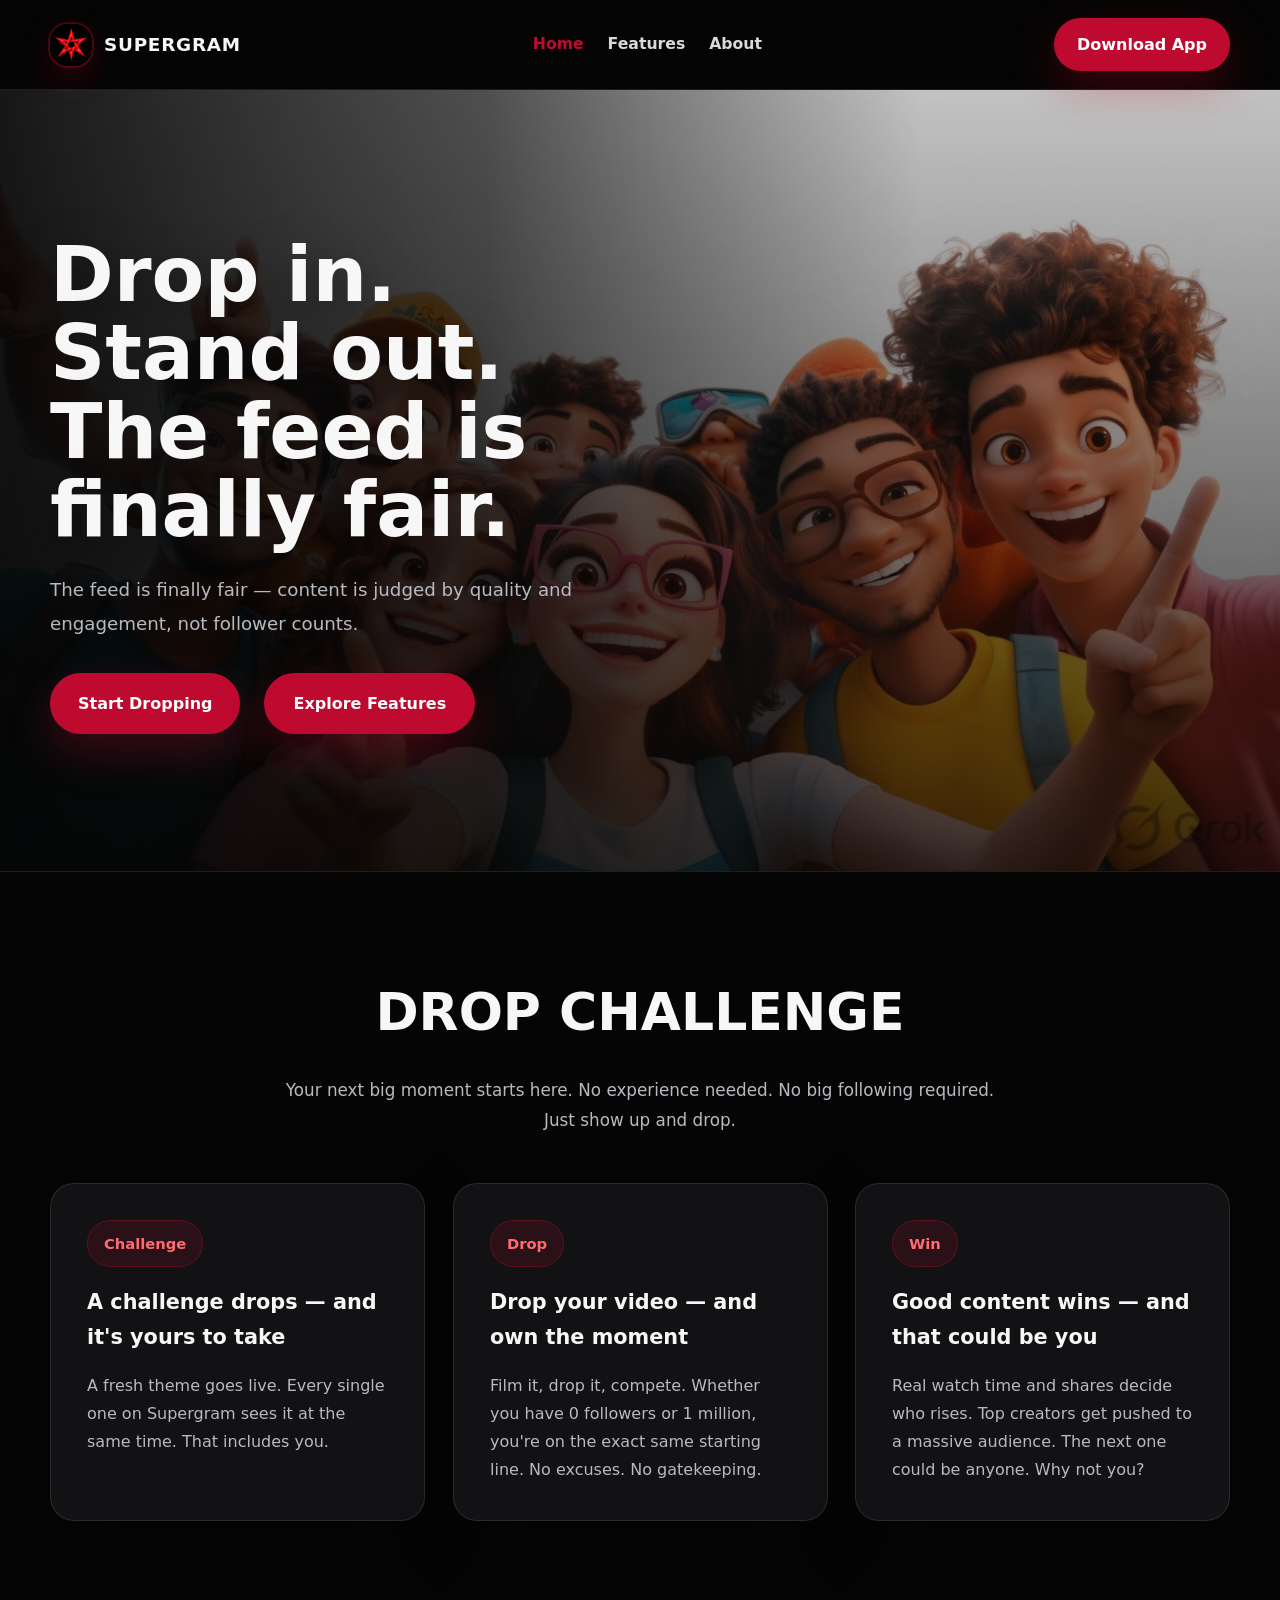
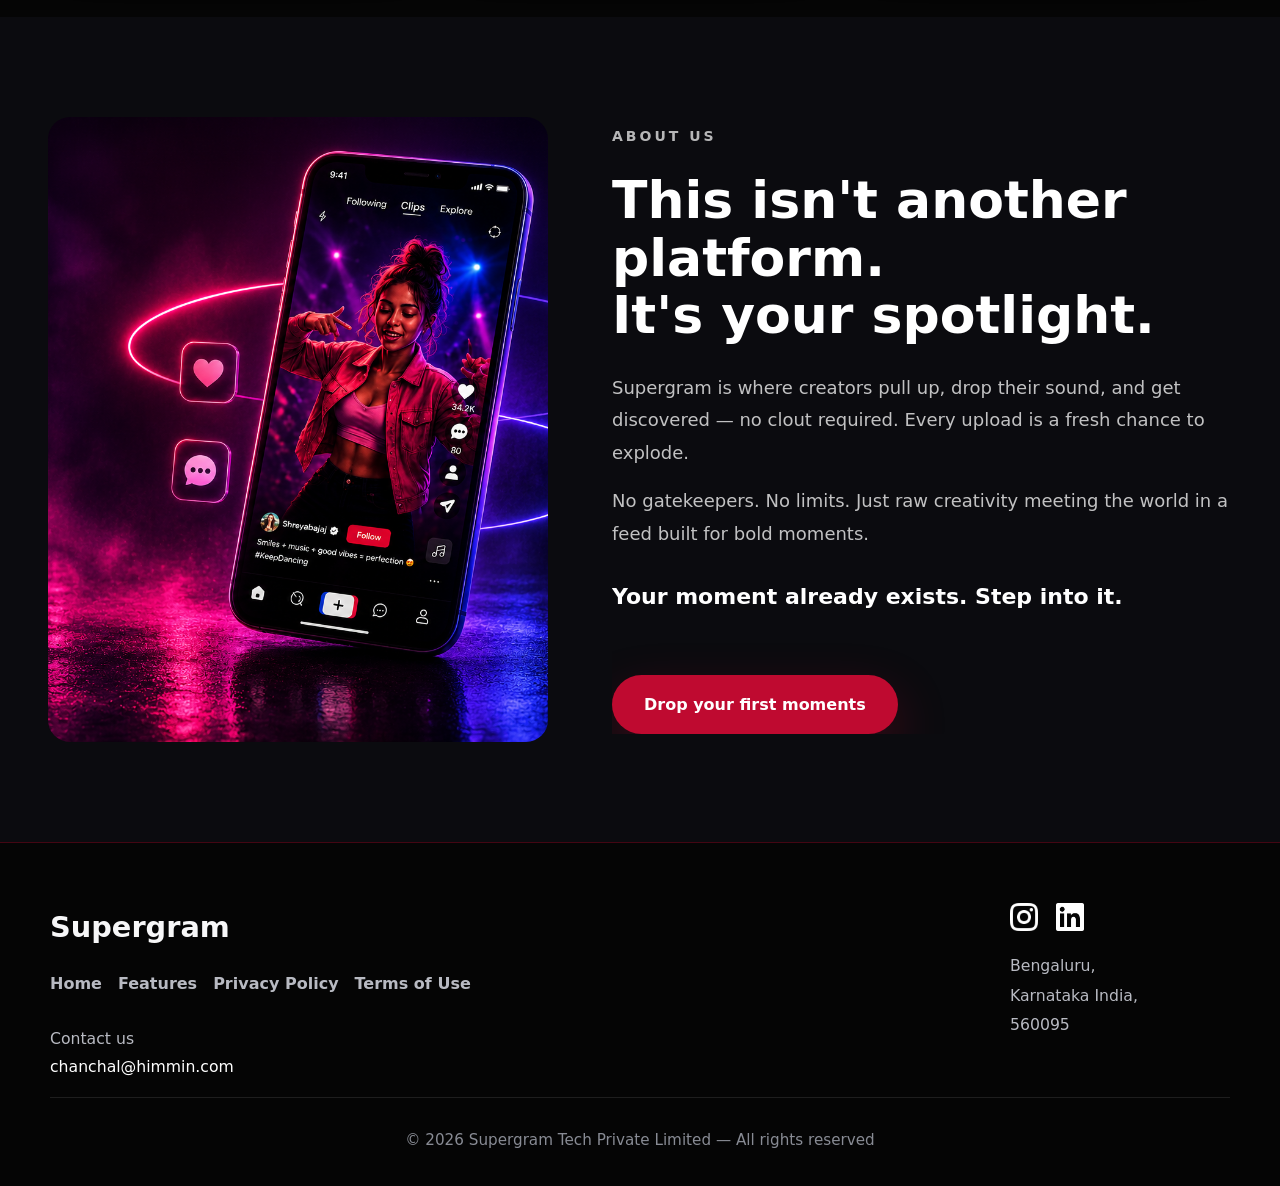
==== commit 326f75ae: "Migrate domain from supergram.in to himmin.com" ====
--- a/index.html
+++ b/index.html
@@ -10,6 +10,13 @@
     <link rel="icon" type="image/png" sizes="192x192" href="/favicon-192x192.png">
     <link rel="apple-touch-icon" href="/apple-touch-icon.png">
     <link rel="shortcut icon" href="/favicon.ico">
+    <link rel="manifest" href="/manifest.json">
+    <link rel="canonical" href="https://himmin.com/">
+    <meta property="og:title" content="Supergram - Cultural Driven App">
+    <meta property="og:type" content="website">
+    <meta property="og:url" content="https://himmin.com/">
+    <meta property="og:image" content="https://himmin.com/favicon-192x192.png">
+    <meta property="og:site_name" content="Supergram">
 
     <!-- GOOGLE LOGO STRUCTURED DATA -->
     <script type="application/ld+json">
@@ -17,8 +24,8 @@
       "@context": "https://schema.org",
       "@type": "Organization",
       "name": "Supergram",
-      "url": "https://supergram.in",
-      "logo": "https://supergram.in/favicon-192x192.png"
+      "url": "https://himmin.com",
+      "logo": "https://himmin.com/favicon-192x192.png"
     }
     </script>
 
@@ -1221,7 +1228,7 @@
           </nav>
           <p class="contact-text">
             Contact us<br />
-            <a href="mailto:chanchal@supergram.in">chanchal@supergram.in</a>
+            <a href="mailto:chanchal@himmin.com">chanchal@himmin.com</a>
           </p>
         </div>
 
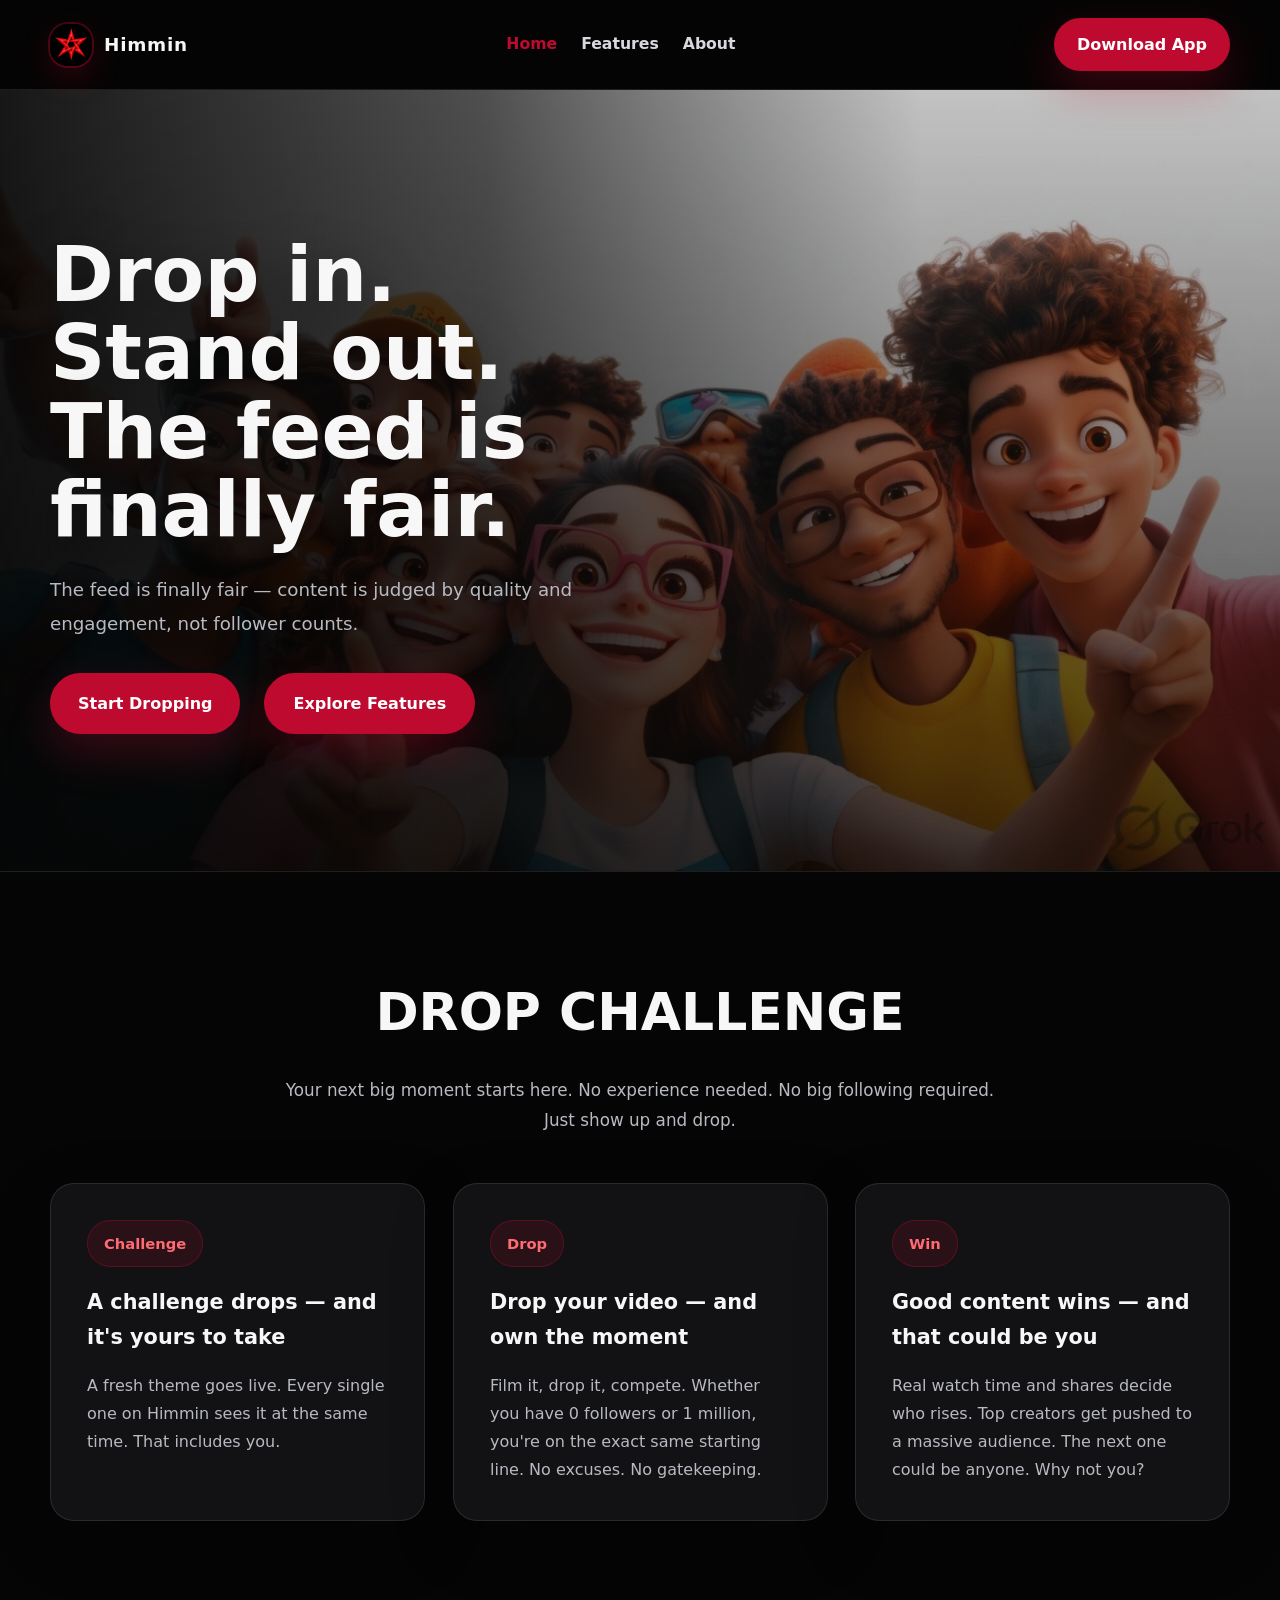
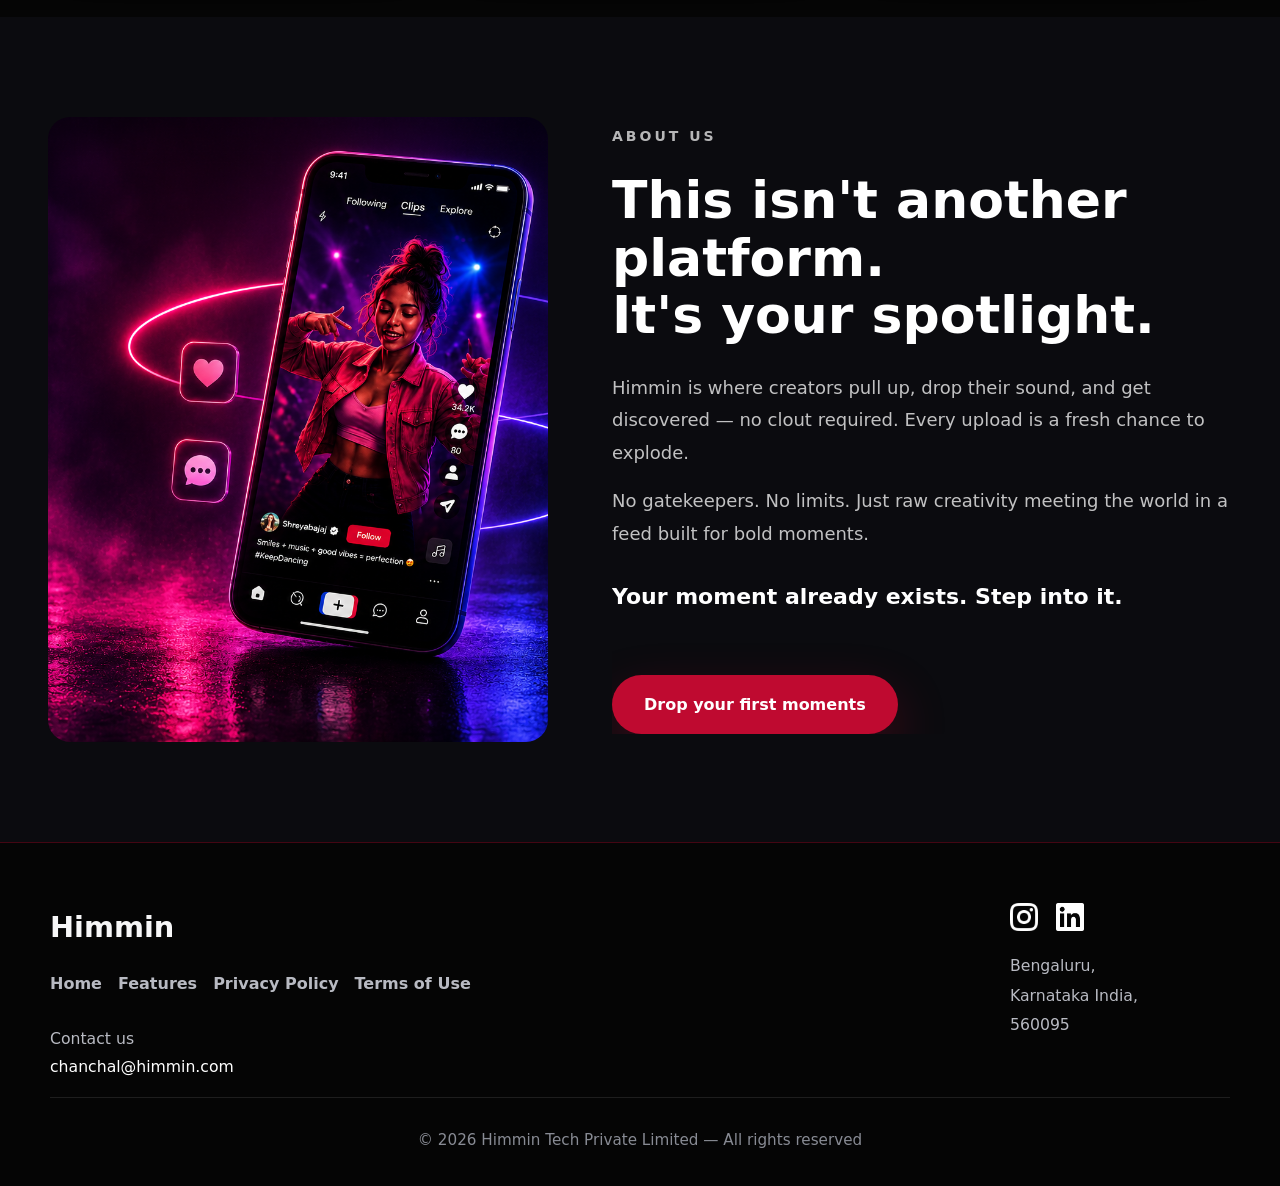
==== commit 377d58c6: "Update Himmin branding and restore About section markup" ====
--- a/index.html
+++ b/index.html
@@ -3,7 +3,7 @@
   <head>
     <meta charset="UTF-8" />
     <meta name="viewport" content="width=device-width, initial-scale=1.0" />
-    <title>Supergram - Cultural Driven App</title>
+    <title>Himmin - Cultural Driven App</title>
 
     <!-- NEW FAVICONS (root folder) -->
     <link rel="icon" type="image/png" sizes="32x32" href="/favicon-32x32.png">
@@ -12,18 +12,18 @@
     <link rel="shortcut icon" href="/favicon.ico">
     <link rel="manifest" href="/manifest.json">
     <link rel="canonical" href="https://himmin.com/">
-    <meta property="og:title" content="Supergram - Cultural Driven App">
+    <meta property="og:title" content="Himmin - Cultural Driven App">
     <meta property="og:type" content="website">
     <meta property="og:url" content="https://himmin.com/">
     <meta property="og:image" content="https://himmin.com/favicon-192x192.png">
-    <meta property="og:site_name" content="Supergram">
+    <meta property="og:site_name" content="Himmin">
 
     <!-- GOOGLE LOGO STRUCTURED DATA -->
     <script type="application/ld+json">
     {
       "@context": "https://schema.org",
       "@type": "Organization",
-      "name": "Supergram",
+      "name": "Himmin",
       "url": "https://himmin.com",
       "logo": "https://himmin.com/favicon-192x192.png"
     }
@@ -1107,8 +1107,8 @@
     <header class="navbar">
       <div class="container nav-inner">
         <a href="./index.html" class="brand-link">
-          <img src="src/images/logo.png" alt="Supergram logo" class="logo" />
-          <span class="brand">SUPERGRAM</span>
+          <img src="src/images/logo.png" alt="Himmin logo" class="logo" />
+          <span class="brand">Himmin</span>
         </a>
 
         <nav class="nav-links">
@@ -1163,7 +1163,7 @@
               </div>
               <h3>A challenge drops — and it&#39;s yours to take</h3>
               <p>
-                A fresh theme goes live. Every single one on Supergram sees it at the same time. That includes you.
+                A fresh theme goes live. Every single one on Himmin sees it at the same time. That includes you.
               </p>
             </div>
 
@@ -1193,7 +1193,7 @@
       <section id="about" class="section about">
         <div class="container">
           <div class="about-image-panel fade-up">
-            <img src="src/images/chatgptimage.png" alt="Supergram Creative" />
+              <img src="src/images/chatgptimage.png" alt="Himmin Creative" />
           </div>
 
           <div class="about-panel fade-up">
@@ -1203,7 +1203,7 @@
               It's your spotlight.
             </h2>
             <p class="about-copy">
-              Supergram is where creators pull up, drop their sound, and get discovered — no clout required. Every upload is a fresh chance to explode.
+              Himmin is where creators pull up, drop their sound, and get discovered — no clout required. Every upload is a fresh chance to explode.
             </p>
             <p class="about-copy">
               No gatekeepers. No limits. Just raw creativity meeting the world in a feed built for bold moments.
@@ -1219,7 +1219,7 @@
     <footer class="footer">
       <div class="container footer-container">
         <div class="footer-left">
-          <h2>Supergram</h2>
+          <h2>Himmin</h2>
           <nav class="footer-links">
             <a href="#home">Home</a>
             <a href="#feature">Features</a>
@@ -1250,7 +1250,7 @@
       </div>
 
       <div class="container footer-bottom">
-        © <script>document.write(/\d{4}/.exec(Date())[0]);</script> Supergram Tech Private Limited — All rights reserved
+        © <script>document.write(/\d{4}/.exec(Date())[0]);</script> Himmin Tech Private Limited — All rights reserved
       </div>
     </footer>
 
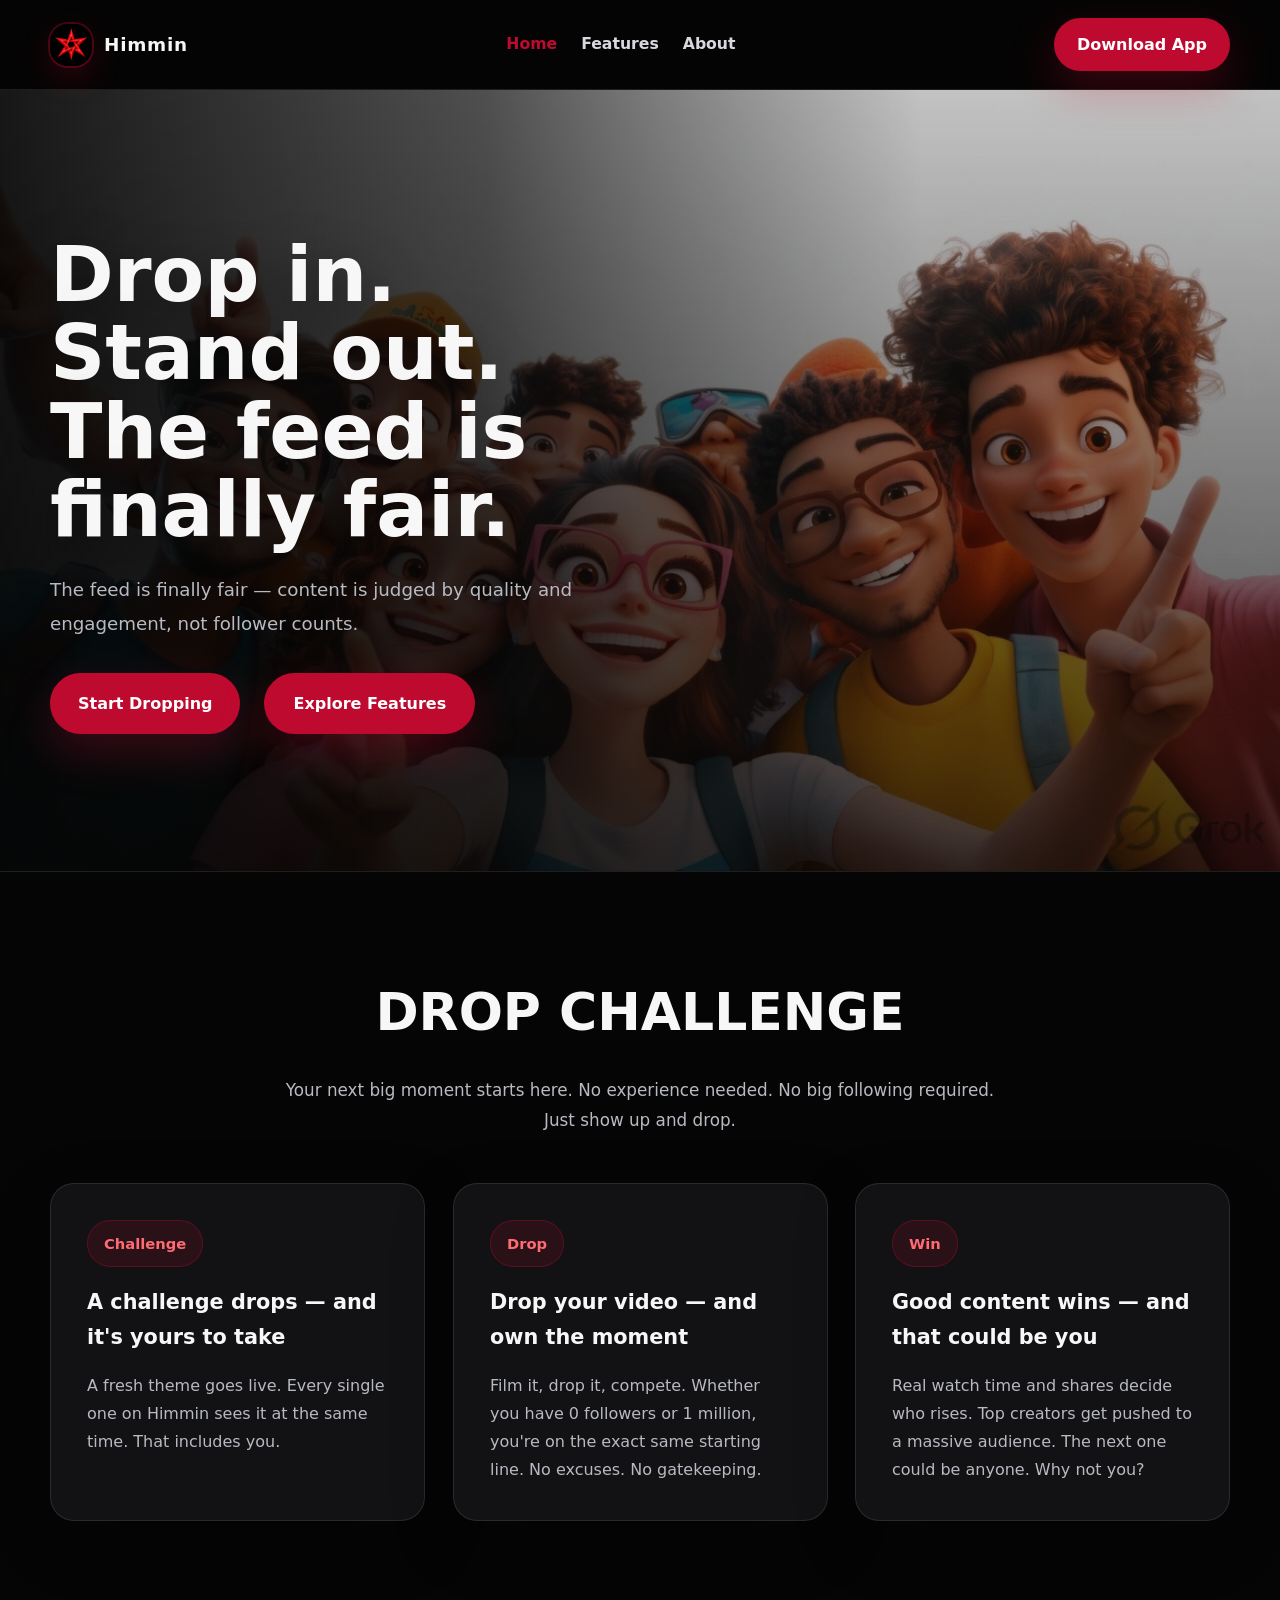
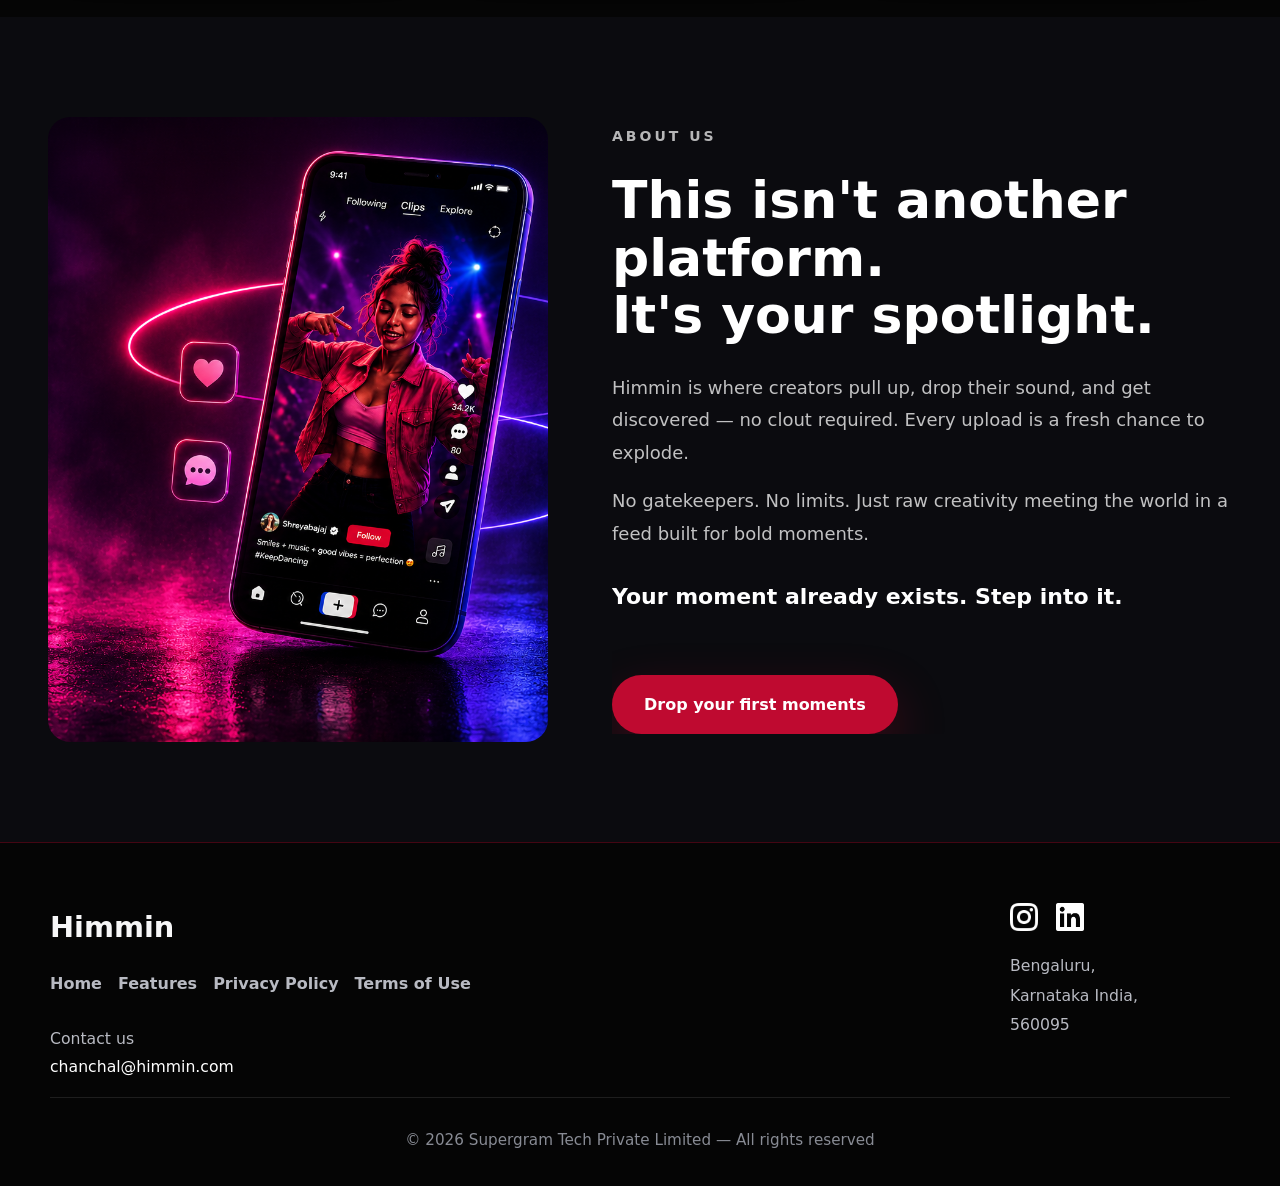
==== commit a9bb5a46: "Restore footer copyright to Supergram Tech Private Limited" ====
--- a/index.html
+++ b/index.html
@@ -1250,7 +1250,7 @@
       </div>
 
       <div class="container footer-bottom">
-        © <script>document.write(/\d{4}/.exec(Date())[0]);</script> Himmin Tech Private Limited — All rights reserved
+        © <script>document.write(/\d{4}/.exec(Date())[0]);</script> Supergram Tech Private Limited — All rights reserved
       </div>
     </footer>
 
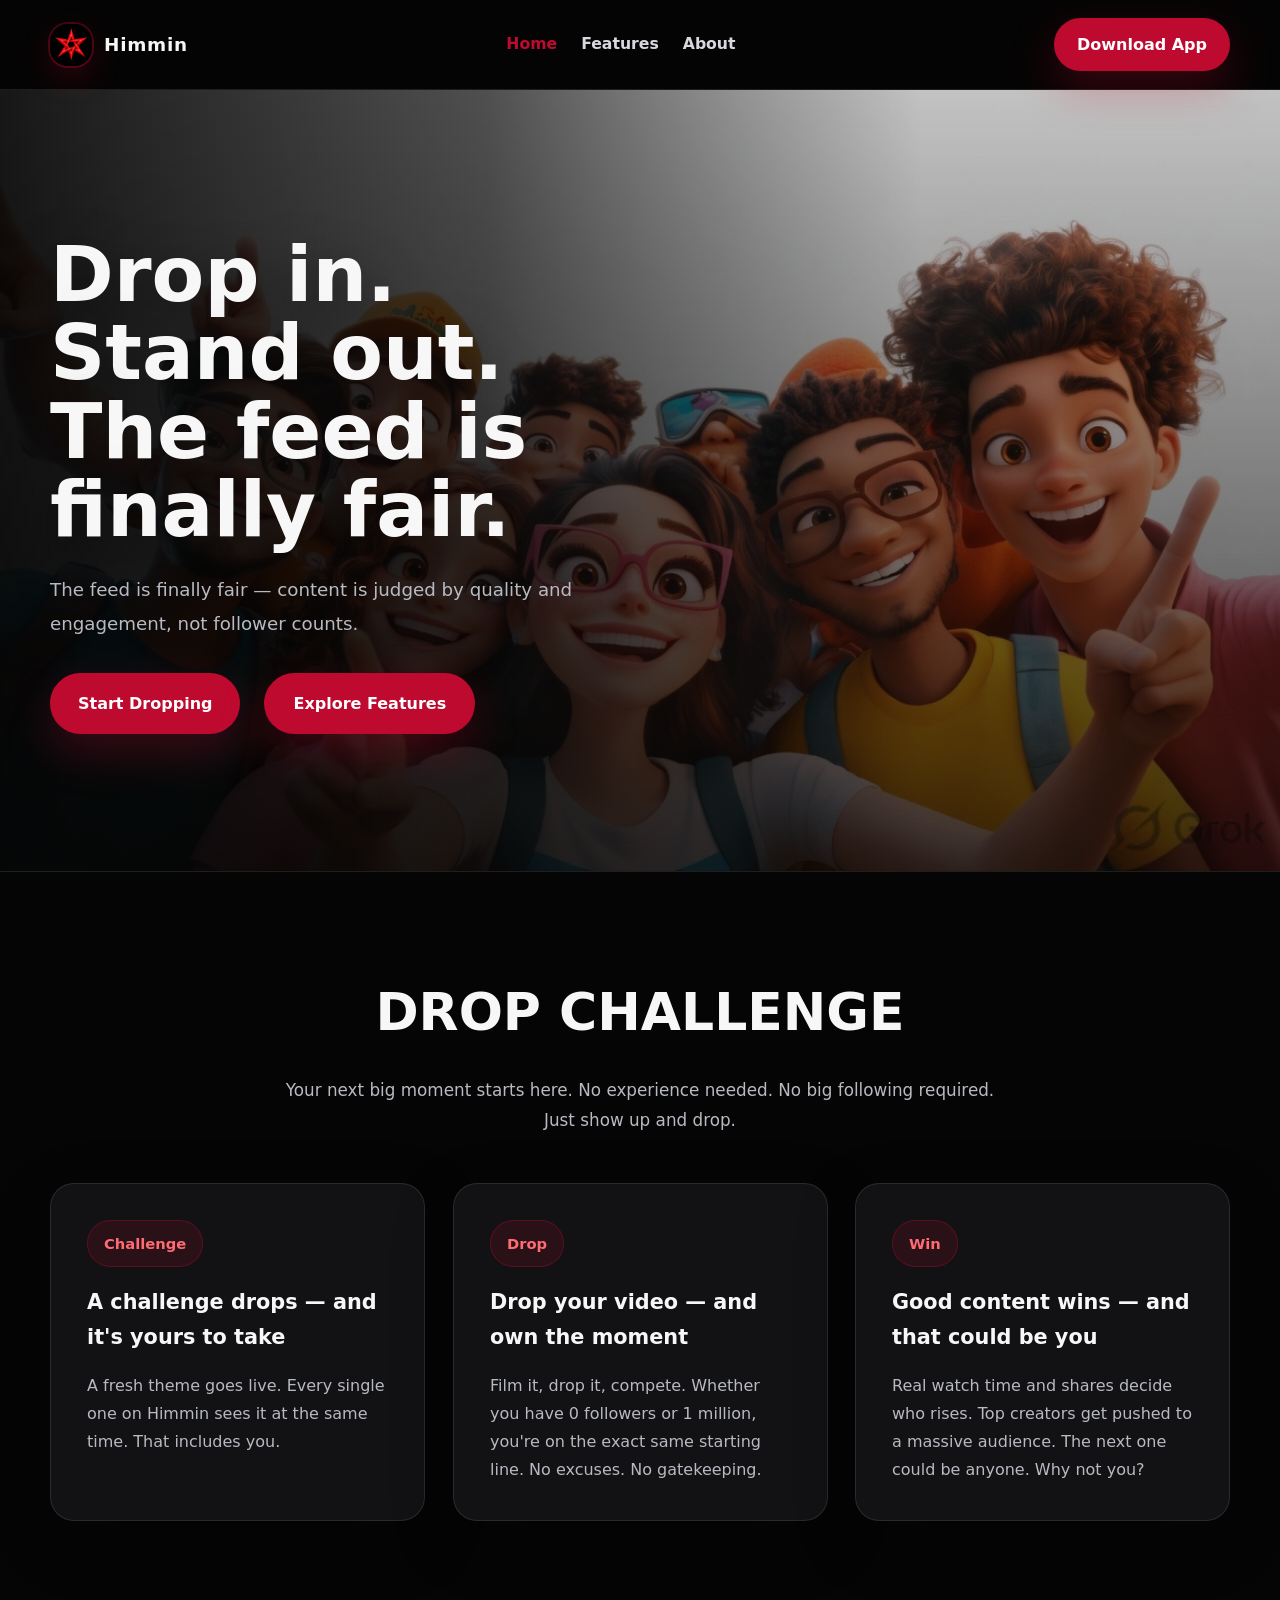
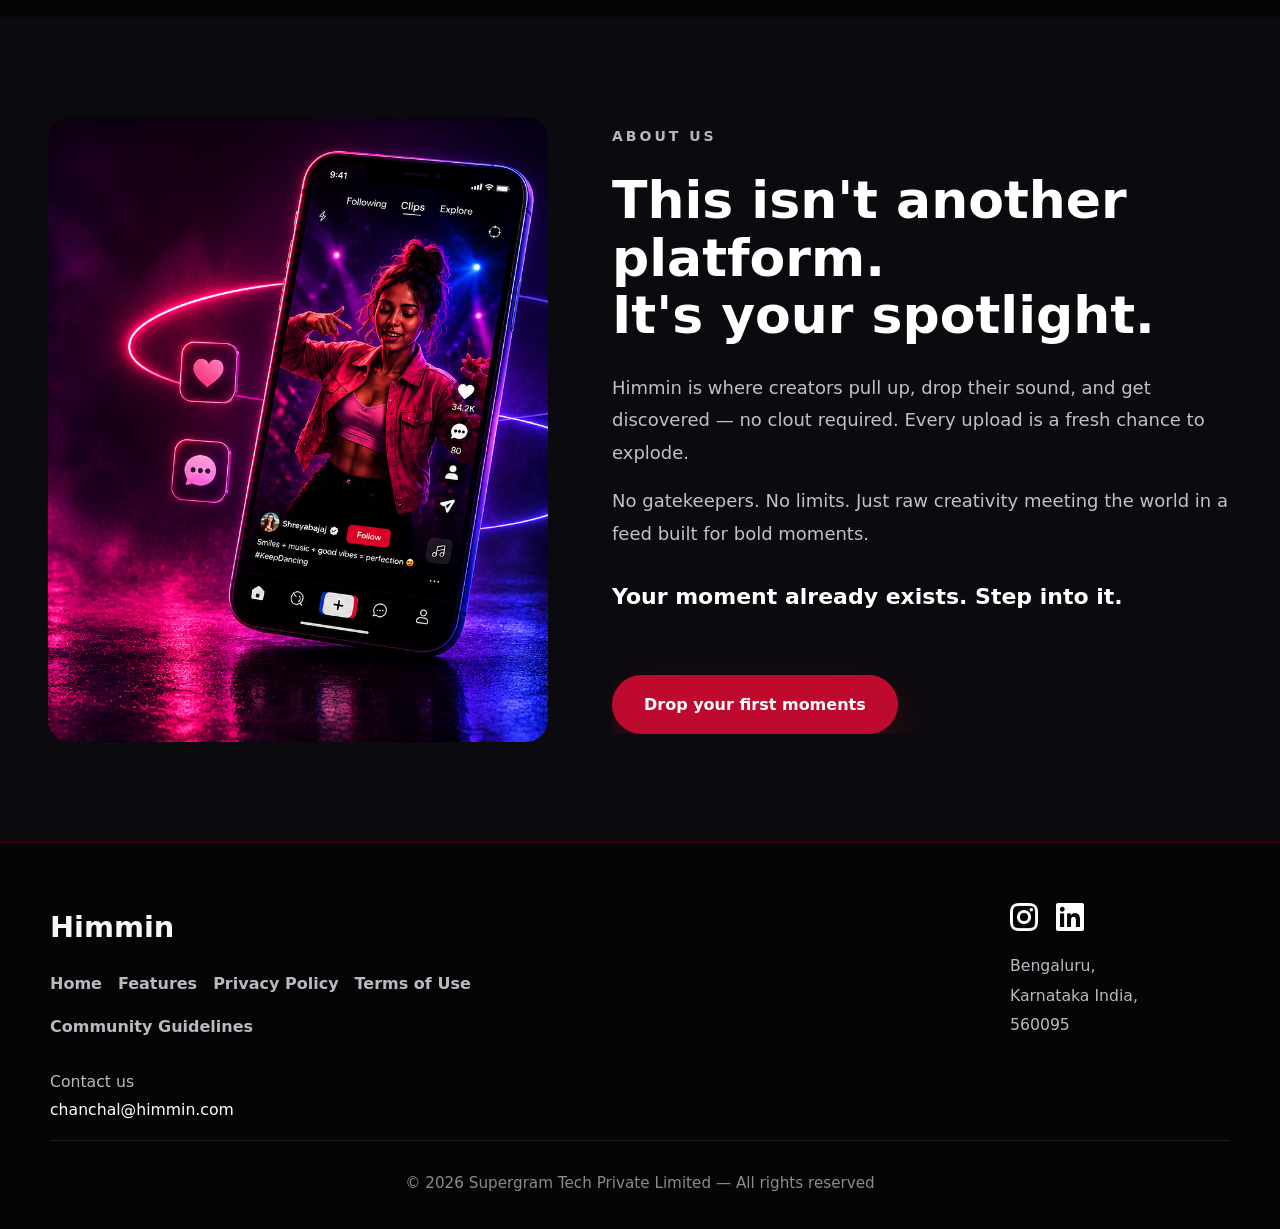
==== commit cf1b86cf: "updated policies and UI for the policy pages" ====
--- a/index.html
+++ b/index.html
@@ -1225,6 +1225,7 @@
             <a href="#feature">Features</a>
             <a href="legal/privacy.html" target="_blank">Privacy Policy</a>
             <a href="legal/terms.html" target="_blank">Terms of Use</a>
+            <a href="legal/community.html" target="_blank">Community Guidelines</a>
           </nav>
           <p class="contact-text">
             Contact us<br />
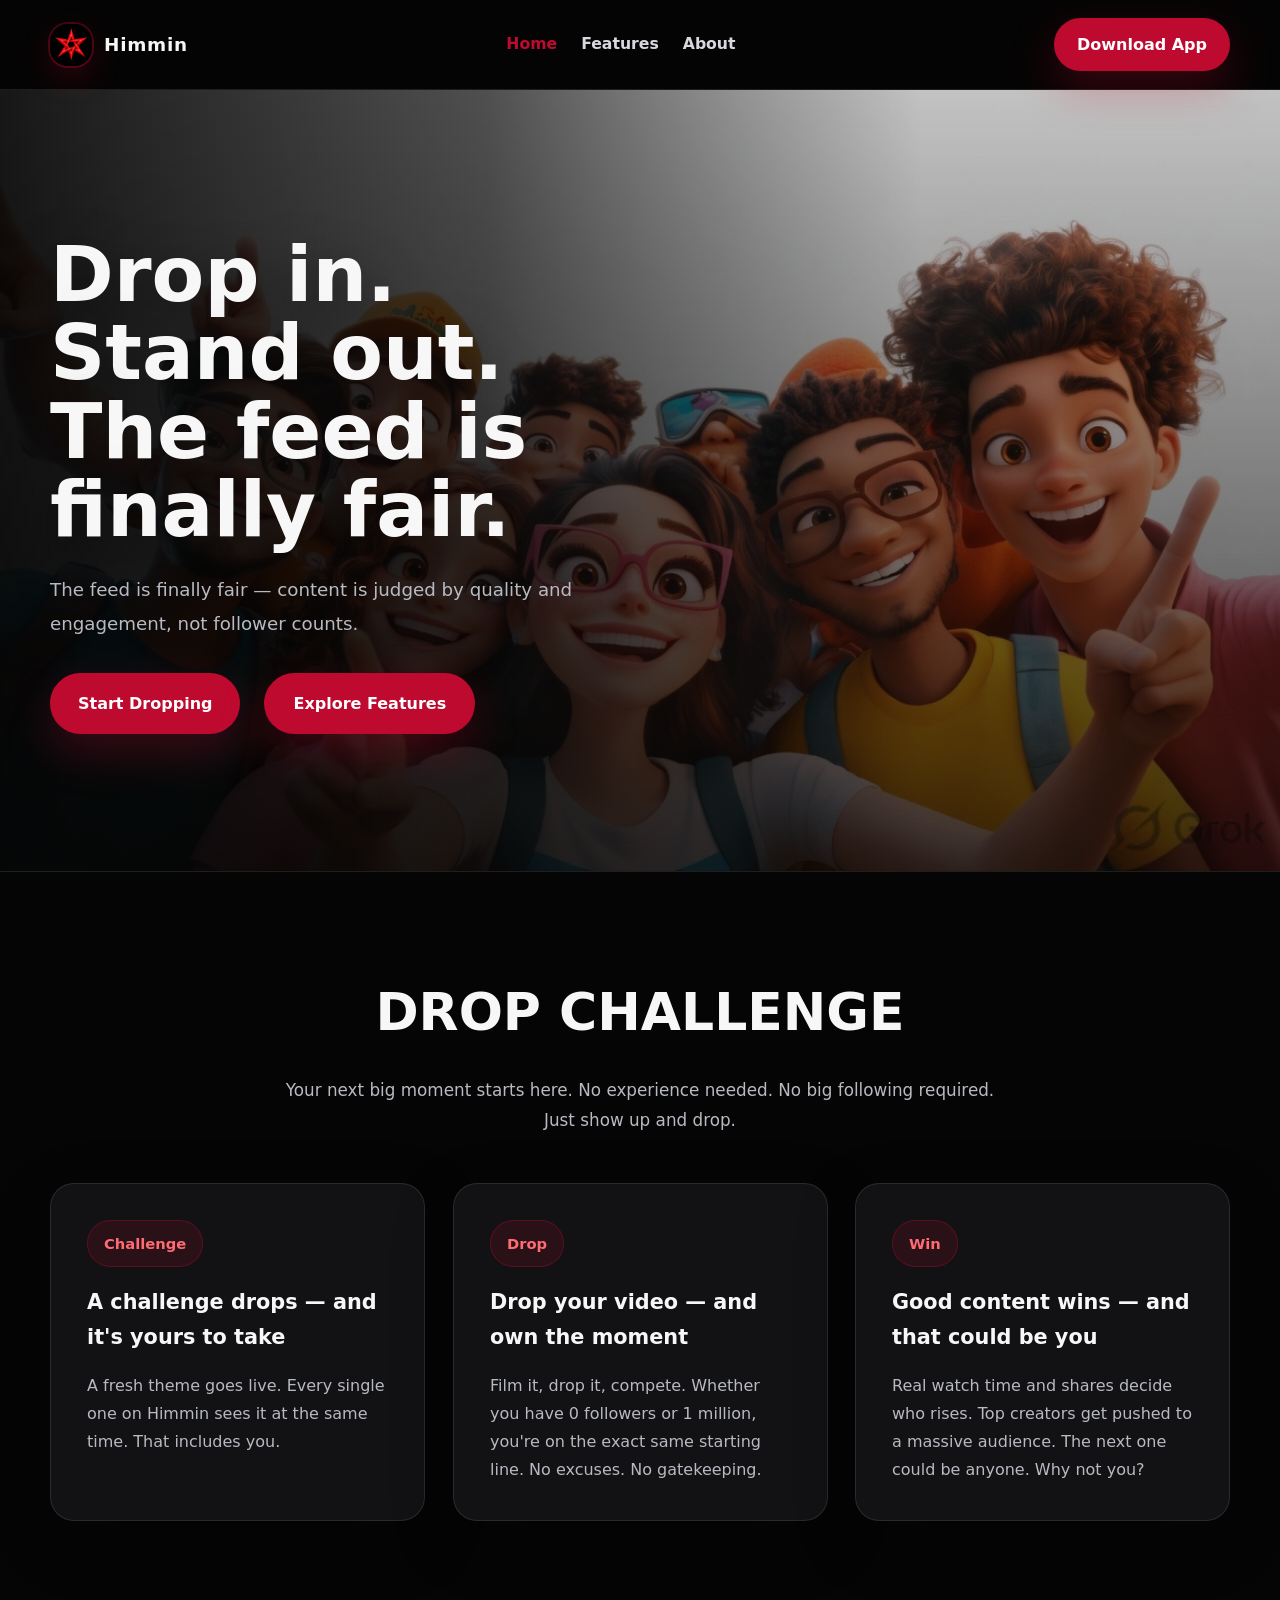
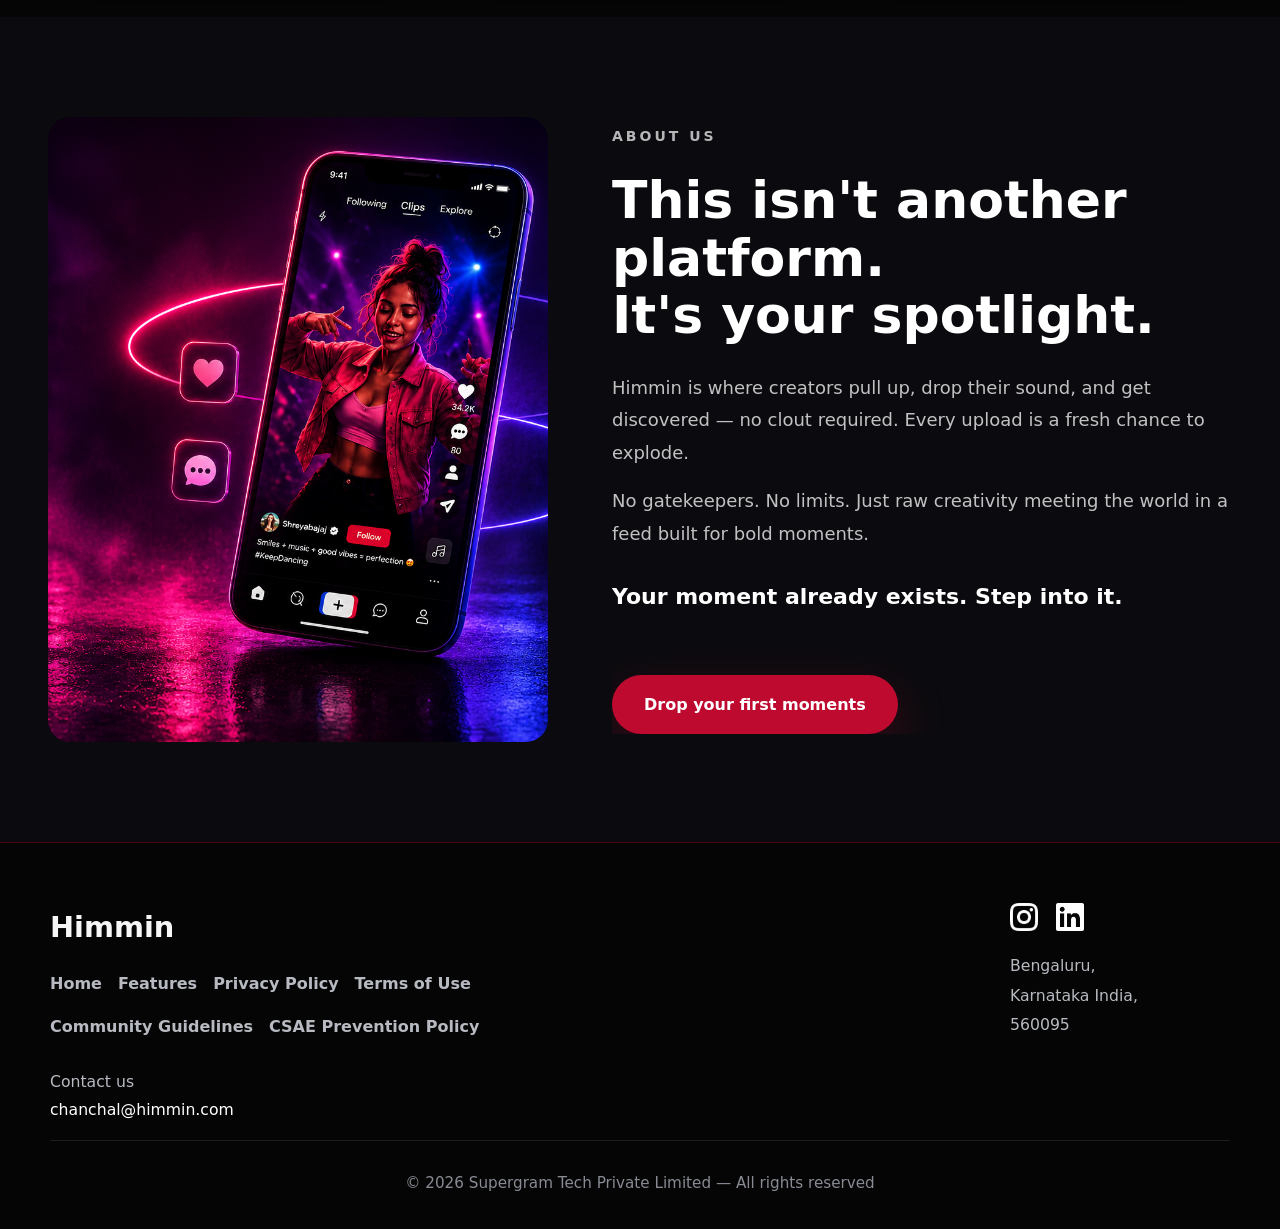
==== commit 5047a299: "Add CSAE Prevention Policy to footer and sidebar" ====
--- a/index.html
+++ b/index.html
@@ -1226,6 +1226,7 @@
             <a href="legal/privacy.html" target="_blank">Privacy Policy</a>
             <a href="legal/terms.html" target="_blank">Terms of Use</a>
             <a href="legal/community.html" target="_blank">Community Guidelines</a>
+            <a href="legal/csae.html" target="_blank">CSAE Prevention Policy</a>
           </nav>
           <p class="contact-text">
             Contact us<br />
